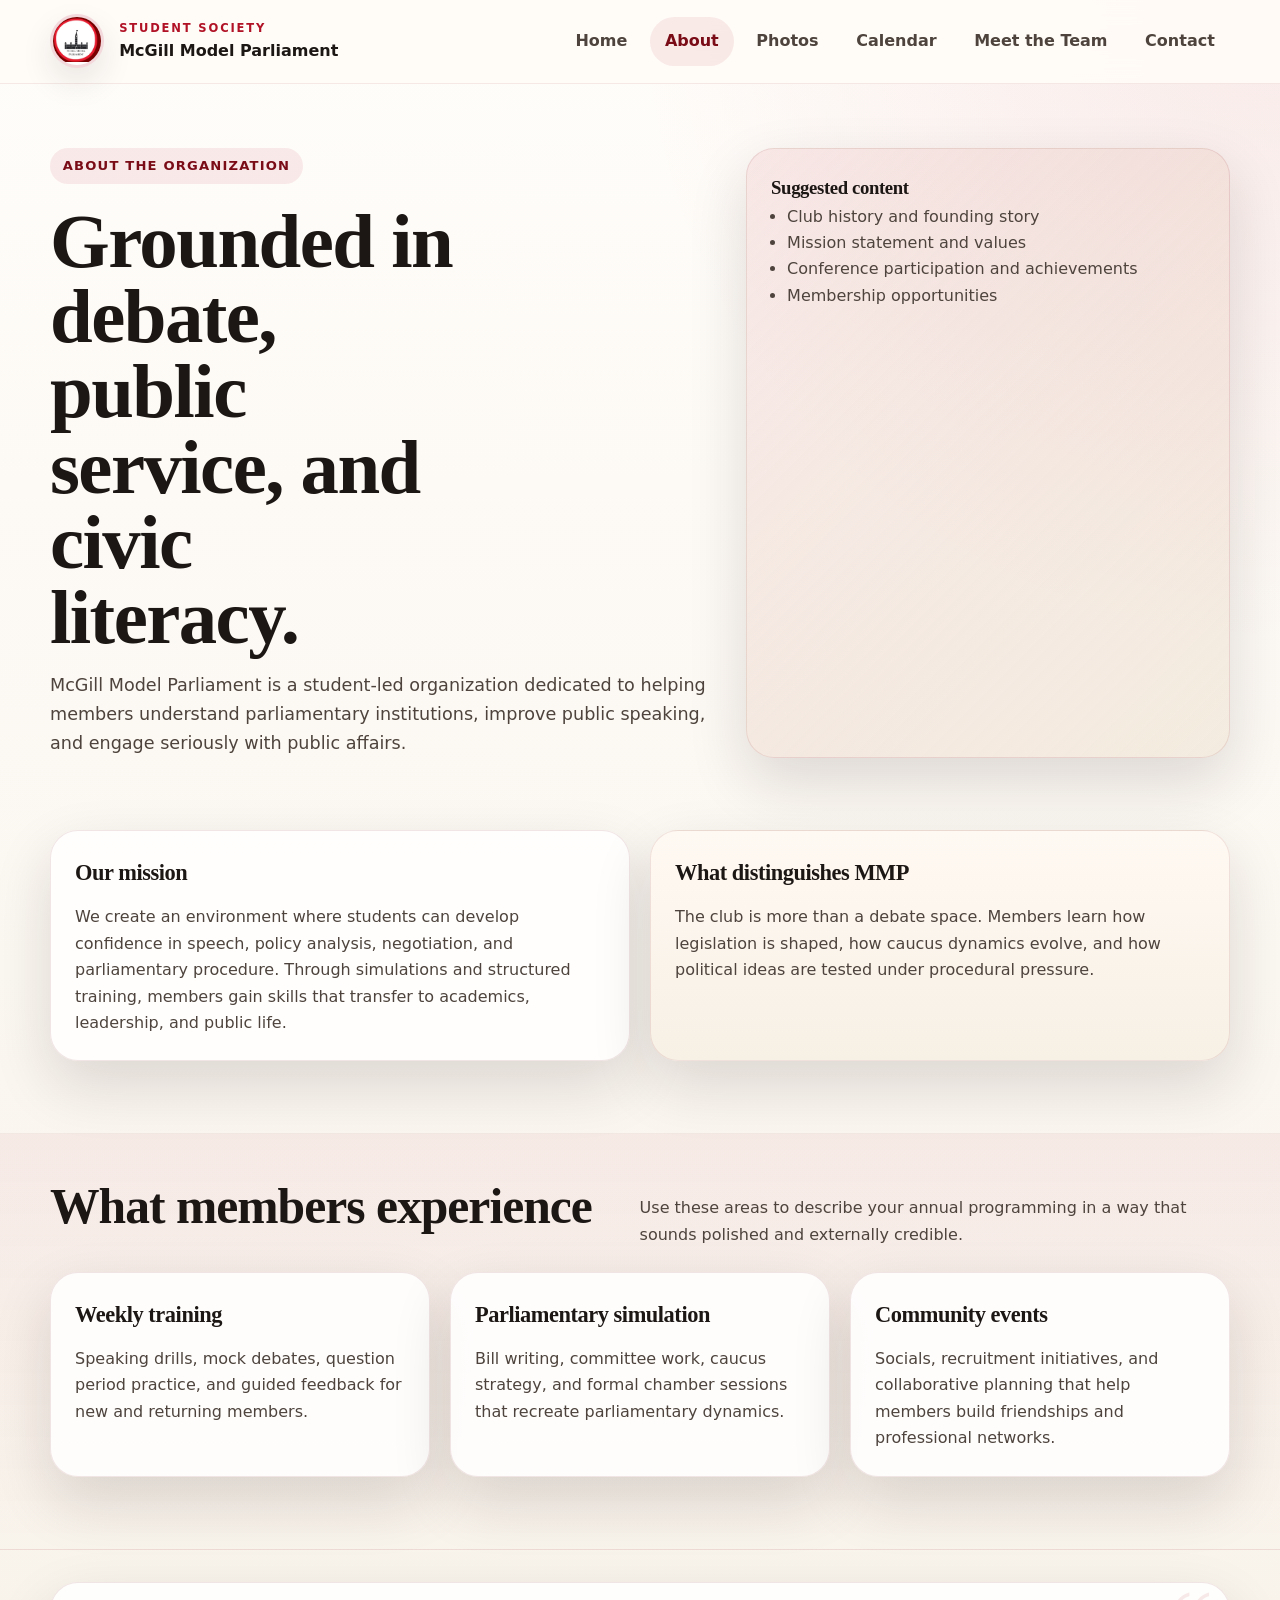
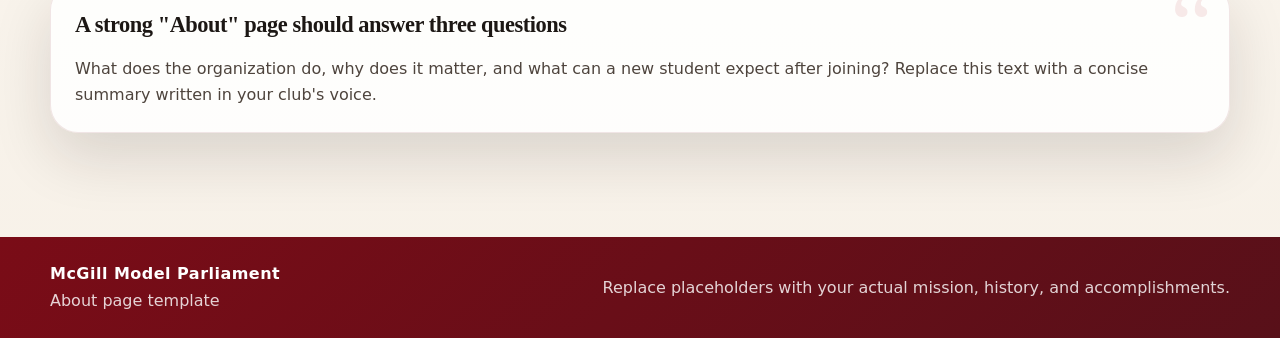
==== about.html @ a0893bd2 "Add files via upload" ====
<!DOCTYPE html>
<html lang="en">
<head>
  <meta charset="UTF-8">
  <meta name="viewport" content="width=device-width, initial-scale=1.0">
  <meta name="description" content="About McGill Model Parliament.">
  <title>About | McGill Model Parliament</title>
  <link rel="stylesheet" href="styles.css">
</head>
<body>
  <div class="page-shell">
    <header class="topbar">
      <div class="container navbar">
        <a class="brand" href="index.html">
          <span class="brand-mark"><img src="logo.png" alt="McGill Model Parliament logo"></span>
          <span class="brand-text">
            <span class="brand-kicker">Student Society</span>
            <span class="brand-title">McGill Model Parliament</span>
          </span>
        </a>
        <button class="nav-toggle" type="button" aria-expanded="false" aria-label="Toggle navigation">Menu</button>
        <nav class="nav-links">
          <a href="index.html">Home</a>
          <a class="active" href="about.html">About</a>
          <a href="photos.html">Photos</a>
          <a href="calendar.html">Calendar</a>
          <a href="team.html">Meet the Team</a>
          <a href="contact.html">Contact</a>
        </nav>
      </div>
    </header>

    <main>
      <section class="page-hero">
        <div class="container page-hero-shell">
          <div>
            <div class="eyebrow">About the organization</div>
            <h1>Grounded in debate, public service, and civic literacy.</h1>
            <p class="hero-copy">
              McGill Model Parliament is a student-led organization dedicated to helping members understand parliamentary institutions,
              improve public speaking, and engage seriously with public affairs.
            </p>
          </div>
          <aside class="page-hero-panel">
            <h3>Suggested content</h3>
            <ul>
              <li>Club history and founding story</li>
              <li>Mission statement and values</li>
              <li>Conference participation and achievements</li>
              <li>Membership opportunities</li>
            </ul>
          </aside>
        </div>
      </section>

      <section class="section">
        <div class="container grid-2">
          <article class="card">
            <h3>Our mission</h3>
            <p>
              We create an environment where students can develop confidence in speech, policy analysis,
              negotiation, and parliamentary procedure. Through simulations and structured training, members gain skills
              that transfer to academics, leadership, and public life.
            </p>
          </article>
          <article class="highlight-card">
            <h3>What distinguishes MMP</h3>
            <p>
              The club is more than a debate space. Members learn how legislation is shaped, how caucus dynamics evolve,
              and how political ideas are tested under procedural pressure.
            </p>
          </article>
        </div>
      </section>

      <section class="section split-band">
        <div class="container">
          <div class="section-header">
            <div><h2>What members experience</h2></div>
            <p>Use these areas to describe your annual programming in a way that sounds polished and externally credible.</p>
          </div>
          <div class="grid-3">
            <article class="card">
              <h3>Weekly training</h3>
              <p>Speaking drills, mock debates, question period practice, and guided feedback for new and returning members.</p>
            </article>
            <article class="card">
              <h3>Parliamentary simulation</h3>
              <p>Bill writing, committee work, caucus strategy, and formal chamber sessions that recreate parliamentary dynamics.</p>
            </article>
            <article class="card">
              <h3>Community events</h3>
              <p>Socials, recruitment initiatives, and collaborative planning that help members build friendships and professional networks.</p>
            </article>
          </div>
        </div>
      </section>

      <section class="section">
        <div class="container">
          <article class="quote-card">
            <h3>A strong "About" page should answer three questions</h3>
            <p>
              What does the organization do, why does it matter, and what can a new student expect after joining?
              Replace this text with a concise summary written in your club's voice.
            </p>
          </article>
        </div>
      </section>
    </main>

    <footer class="footer">
      <div class="container footer-inner">
        <div>
          <div class="footer-title">McGill Model Parliament</div>
          <div class="footer-note">About page template</div>
        </div>
        <div class="footer-note">Replace placeholders with your actual mission, history, and accomplishments.</div>
      </div>
    </footer>
  </div>
  <script src="script.js"></script>
</body>
</html>
---- styles.css ----
:root {
  --red-900: #7a0c17;
  --red-800: #8f1020;
  --red-700: #b11226;
  --red-600: #c81d32;
  --beige-100: #f7f1e8;
  --beige-200: #eee2d0;
  --beige-300: #e3d1b7;
  --stone-900: #1c1714;
  --stone-700: #4e443d;
  --stone-500: #7f7369;
  --white: #ffffff;
  --border: rgba(122, 12, 23, 0.12);
  --shadow-lg: 0 24px 60px rgba(35, 18, 21, 0.14);
  --shadow-md: 0 14px 32px rgba(35, 18, 21, 0.1);
  --radius-xl: 28px;
  --radius-lg: 20px;
  --radius-md: 14px;
  --max-width: 1180px;
}

* {
  box-sizing: border-box;
}

html {
  scroll-behavior: smooth;
}

body {
  margin: 0;
  color: var(--stone-900);
  background:
    radial-gradient(circle at top right, rgba(177, 18, 38, 0.08), transparent 28%),
    linear-gradient(180deg, #fffdfa 0%, var(--beige-100) 100%);
  font-family: Inter, system-ui, -apple-system, BlinkMacSystemFont, "Segoe UI", sans-serif;
  line-height: 1.65;
}

h1,
h2,
h3,
h4 {
  margin: 0;
  font-family: Georgia, "Times New Roman", serif;
  letter-spacing: -0.02em;
}

p {
  margin: 0;
}

a {
  color: inherit;
  text-decoration: none;
}

img {
  display: block;
  max-width: 100%;
}

.page-shell {
  min-height: 100vh;
}

.container {
  width: min(var(--max-width), calc(100% - 2rem));
  margin: 0 auto;
}

.topbar {
  position: sticky;
  top: 0;
  z-index: 1000;
  backdrop-filter: blur(14px);
  background: rgba(255, 252, 248, 0.88);
  border-bottom: 1px solid rgba(122, 12, 23, 0.08);
}

.navbar {
  display: flex;
  align-items: center;
  justify-content: space-between;
  gap: 1.25rem;
  padding: 0.9rem 0;
}

.brand {
  display: flex;
  align-items: center;
  gap: 0.95rem;
  min-width: 0;
}

.brand-mark {
  width: 54px;
  height: 54px;
  border-radius: 50%;
  overflow: hidden;
  border: 3px solid rgba(177, 18, 38, 0.16);
  box-shadow: var(--shadow-md);
  background: var(--white);
  flex-shrink: 0;
}

.brand-text {
  min-width: 0;
}

.brand-kicker {
  display: block;
  font-size: 0.72rem;
  letter-spacing: 0.16em;
  text-transform: uppercase;
  color: var(--red-700);
  font-weight: 700;
}

.brand-title {
  display: block;
  font-size: 1rem;
  font-weight: 700;
  color: var(--stone-900);
  white-space: nowrap;
}

.nav-toggle {
  display: none;
  border: 1px solid var(--border);
  background: var(--white);
  border-radius: 12px;
  padding: 0.65rem 0.8rem;
  font: inherit;
  color: var(--stone-900);
}

.nav-links {
  display: flex;
  flex-wrap: wrap;
  gap: 0.45rem;
  align-items: center;
}

.nav-links a {
  padding: 0.72rem 0.95rem;
  border-radius: 999px;
  color: var(--stone-700);
  font-weight: 600;
  transition: 0.22s ease;
}

.nav-links a:hover,
.nav-links a.active {
  background: rgba(177, 18, 38, 0.08);
  color: var(--red-900);
}

.hero {
  position: relative;
  overflow: hidden;
  padding: 5.5rem 0 4.5rem;
}

.hero::before {
  content: "🍁";
  position: absolute;
  right: min(5vw, 5rem);
  top: 2rem;
  font-size: clamp(5rem, 10vw, 9rem);
  opacity: 0.08;
  transform: rotate(8deg);
}

.hero-grid {
  display: grid;
  grid-template-columns: minmax(0, 1.15fr) minmax(330px, 0.85fr);
  gap: 2rem;
  align-items: center;
}

.eyebrow {
  display: inline-flex;
  align-items: center;
  gap: 0.5rem;
  padding: 0.45rem 0.8rem;
  border-radius: 999px;
  background: rgba(177, 18, 38, 0.08);
  color: var(--red-900);
  font-size: 0.82rem;
  font-weight: 700;
  letter-spacing: 0.09em;
  text-transform: uppercase;
  margin-bottom: 1.25rem;
}

.hero h1,
.page-hero h1 {
  font-size: clamp(2.8rem, 6vw, 5.15rem);
  line-height: 0.98;
  max-width: 10.5ch;
  margin-bottom: 1rem;
}

.hero-copy {
  font-size: 1.1rem;
  color: var(--stone-700);
  max-width: 62ch;
}

.hero-actions {
  display: flex;
  flex-wrap: wrap;
  gap: 0.9rem;
  margin-top: 1.75rem;
}

.btn {
  display: inline-flex;
  align-items: center;
  justify-content: center;
  gap: 0.55rem;
  min-height: 48px;
  padding: 0.8rem 1.2rem;
  border-radius: 999px;
  border: 1px solid transparent;
  font-weight: 700;
  transition: transform 0.2s ease, background 0.2s ease, color 0.2s ease, border-color 0.2s ease;
}

.btn:hover {
  transform: translateY(-1px);
}

.btn-primary {
  background: linear-gradient(135deg, var(--red-700), var(--red-900));
  color: var(--white);
  box-shadow: var(--shadow-md);
}

.btn-secondary {
  background: var(--white);
  border-color: var(--border);
  color: var(--stone-900);
}

.hero-panel,
.page-hero-panel,
.card,
.highlight-card,
.gallery-card,
.timeline-card,
.contact-card,
.profile-card,
.quote-card,
.stat-card {
  background: rgba(255, 255, 255, 0.86);
  border: 1px solid rgba(122, 12, 23, 0.1);
  box-shadow: var(--shadow-lg);
  border-radius: var(--radius-xl);
}

.hero-panel {
  padding: 1.1rem;
}

.hero-panel-inner {
  background: linear-gradient(180deg, #fff, #fbf6ef);
  border-radius: 22px;
  padding: 1.3rem;
}

.logo-showcase {
  background: linear-gradient(180deg, #fff, #fff7ef);
  border: 1px solid rgba(122, 12, 23, 0.08);
  border-radius: 24px;
  padding: 1.5rem;
}

.panel-meta {
  display: grid;
  grid-template-columns: repeat(2, minmax(0, 1fr));
  gap: 0.9rem;
  margin-top: 1rem;
}

.meta-box {
  border-radius: 18px;
  background: var(--beige-100);
  padding: 1rem;
}

.meta-label {
  display: block;
  font-size: 0.8rem;
  letter-spacing: 0.08em;
  text-transform: uppercase;
  color: var(--red-700);
  font-weight: 700;
  margin-bottom: 0.35rem;
}

.meta-value {
  font-size: 1rem;
  font-weight: 700;
}

.section {
  padding: 2rem 0 4.5rem;
}

.section-header {
  display: flex;
  justify-content: space-between;
  align-items: end;
  gap: 1rem;
  margin-bottom: 1.5rem;
}

.section-header h2 {
  font-size: clamp(2rem, 4vw, 3.1rem);
  color: var(--stone-900);
}

.section-header p {
  max-width: 58ch;
  color: var(--stone-700);
}

.grid-2,
.grid-3,
.grid-4,
.stats-grid,
.contact-grid,
.team-grid,
.gallery-grid,
.timeline-grid {
  display: grid;
  gap: 1.25rem;
}

.grid-2,
.contact-grid {
  grid-template-columns: repeat(2, minmax(0, 1fr));
}

.grid-3,
.timeline-grid,
.gallery-grid {
  grid-template-columns: repeat(3, minmax(0, 1fr));
}

.grid-4,
.team-grid,
.stats-grid {
  grid-template-columns: repeat(4, minmax(0, 1fr));
}

.card,
.highlight-card,
.timeline-card,
.contact-card,
.profile-card,
.quote-card,
.stat-card,
.gallery-card {
  padding: 1.5rem;
}

.card h3,
.highlight-card h3,
.profile-card h3,
.contact-card h3,
.timeline-card h3,
.gallery-card h3,
.quote-card h3 {
  font-size: 1.4rem;
  margin-bottom: 0.75rem;
}

.card p,
.highlight-card p,
.profile-card p,
.contact-card p,
.timeline-card p,
.quote-card p,
.gallery-card p {
  color: var(--stone-700);
}

.highlight-card {
  background: linear-gradient(180deg, #fff9f3, #f7f0e5);
}

.stat-card {
  display: flex;
  flex-direction: column;
  gap: 0.45rem;
}

.stat-value {
  font-family: Georgia, "Times New Roman", serif;
  font-size: 2.2rem;
  color: var(--red-900);
}

.stat-label {
  font-size: 0.9rem;
  text-transform: uppercase;
  letter-spacing: 0.09em;
  color: var(--stone-500);
  font-weight: 700;
}

.page-hero {
  padding: 4rem 0 2.5rem;
}

.page-hero-shell {
  display: grid;
  grid-template-columns: minmax(0, 1fr) minmax(280px, 0.72fr);
  gap: 1.5rem;
  align-items: stretch;
}

.page-hero-panel {
  padding: 1.5rem;
  background: linear-gradient(135deg, rgba(177, 18, 38, 0.08), rgba(227, 209, 183, 0.32));
}

.page-hero-panel ul {
  margin: 0;
  padding-left: 1rem;
  color: var(--stone-700);
}

.split-band {
  background: linear-gradient(180deg, rgba(177, 18, 38, 0.05), transparent);
  border-top: 1px solid rgba(122, 12, 23, 0.06);
  border-bottom: 1px solid rgba(122, 12, 23, 0.06);
}

.quote-card {
  position: relative;
  overflow: hidden;
}

.quote-card::before {
  content: "\201C";
  position: absolute;
  top: -0.4rem;
  right: 1rem;
  font-family: Georgia, serif;
  font-size: 6rem;
  line-height: 1;
  color: rgba(177, 18, 38, 0.09);
}

.gallery-card {
  padding: 0;
  overflow: hidden;
}

.gallery-image {
  aspect-ratio: 4 / 3;
  display: grid;
  place-items: center;
  padding: 1.2rem;
  background:
    linear-gradient(135deg, rgba(177, 18, 38, 0.1), rgba(247, 241, 232, 0.95)),
    repeating-linear-gradient(45deg, rgba(177, 18, 38, 0.04) 0, rgba(177, 18, 38, 0.04) 12px, transparent 12px, transparent 24px);
  color: var(--red-900);
  font-weight: 700;
  text-align: center;
}

.gallery-body {
  padding: 1.2rem 1.2rem 1.4rem;
}

.timeline-card {
  border-top: 5px solid var(--red-700);
}

.timeline-date {
  display: inline-block;
  font-size: 0.84rem;
  text-transform: uppercase;
  letter-spacing: 0.08em;
  color: var(--red-700);
  font-weight: 700;
  margin-bottom: 0.65rem;
}

.table-wrap {
  overflow-x: auto;
  background: var(--white);
  border-radius: var(--radius-xl);
  border: 1px solid var(--border);
  box-shadow: var(--shadow-lg);
}

.calendar-table {
  width: 100%;
  border-collapse: collapse;
  min-width: 720px;
}

.calendar-table th,
.calendar-table td {
  padding: 1rem 1.1rem;
  text-align: left;
  border-bottom: 1px solid rgba(122, 12, 23, 0.08);
  vertical-align: top;
}

.calendar-table th {
  background: linear-gradient(135deg, var(--red-700), var(--red-900));
  color: var(--white);
  font-size: 0.86rem;
  letter-spacing: 0.06em;
  text-transform: uppercase;
}

.calendar-table tr:last-child td {
  border-bottom: none;
}

.badge {
  display: inline-flex;
  align-items: center;
  padding: 0.3rem 0.6rem;
  border-radius: 999px;
  background: rgba(177, 18, 38, 0.08);
  color: var(--red-900);
  font-size: 0.78rem;
  font-weight: 700;
}

.profile-card {
  text-align: center;
}

.avatar {
  width: 88px;
  height: 88px;
  margin: 0 auto 1rem;
  border-radius: 50%;
  display: grid;
  place-items: center;
  color: var(--white);
  font-weight: 800;
  font-size: 1.6rem;
  background: linear-gradient(135deg, var(--red-600), var(--red-900));
  box-shadow: var(--shadow-md);
}

.role {
  color: var(--red-700);
  font-weight: 700;
  margin-bottom: 0.65rem;
}

.contact-list {
  display: grid;
  gap: 0.9rem;
  margin-top: 1rem;
}

.contact-item {
  padding: 0.95rem 1rem;
  border-radius: 16px;
  background: var(--beige-100);
  border: 1px solid rgba(122, 12, 23, 0.08);
}

.label {
  display: block;
  font-size: 0.84rem;
  letter-spacing: 0.06em;
  text-transform: uppercase;
  color: var(--stone-500);
  margin-bottom: 0.35rem;
  font-weight: 700;
}

.form-grid {
  display: grid;
  gap: 1rem;
}

input,
textarea {
  width: 100%;
  border-radius: 16px;
  border: 1px solid rgba(122, 12, 23, 0.14);
  padding: 0.95rem 1rem;
  background: #fffdfa;
  color: var(--stone-900);
  font: inherit;
}

textarea {
  min-height: 160px;
  resize: vertical;
}

.footer {
  margin-top: 2rem;
  background: linear-gradient(135deg, var(--red-900), #581019);
  color: var(--white);
}

.footer-inner {
  display: flex;
  justify-content: space-between;
  gap: 1rem;
  align-items: center;
  flex-wrap: wrap;
  padding: 1.5rem 0;
}

.footer-title {
  font-weight: 700;
  letter-spacing: 0.03em;
}

.footer-note,
.muted {
  color: rgba(255, 255, 255, 0.82);
}

.note {
  color: var(--stone-500);
  font-size: 0.95rem;
}

@media (max-width: 1000px) {
  .hero-grid,
  .page-hero-shell,
  .grid-4,
  .team-grid,
  .stats-grid,
  .grid-3,
  .timeline-grid,
  .gallery-grid,
  .grid-2,
  .contact-grid {
    grid-template-columns: 1fr 1fr;
  }

  .hero-grid,
  .page-hero-shell {
    grid-template-columns: 1fr;
  }
}

@media (max-width: 760px) {
  .navbar {
    align-items: flex-start;
    flex-wrap: wrap;
  }

  .nav-toggle {
    display: inline-flex;
  }

  .nav-links {
    display: none;
    width: 100%;
    flex-direction: column;
    align-items: stretch;
    padding-top: 0.5rem;
  }

  .nav-links.open {
    display: flex;
  }

  .nav-links a {
    border-radius: 14px;
    padding: 0.85rem 0.95rem;
  }

  .grid-4,
  .team-grid,
  .stats-grid,
  .grid-3,
  .timeline-grid,
  .gallery-grid,
  .grid-2,
  .contact-grid,
  .panel-meta {
    grid-template-columns: 1fr;
  }

  .section-header {
    align-items: start;
    flex-direction: column;
  }

  .hero,
  .page-hero {
    padding-top: 3rem;
  }

  .hero h1,
  .page-hero h1 {
    max-width: none;
  }

  .brand-title {
    white-space: normal;
  }
}
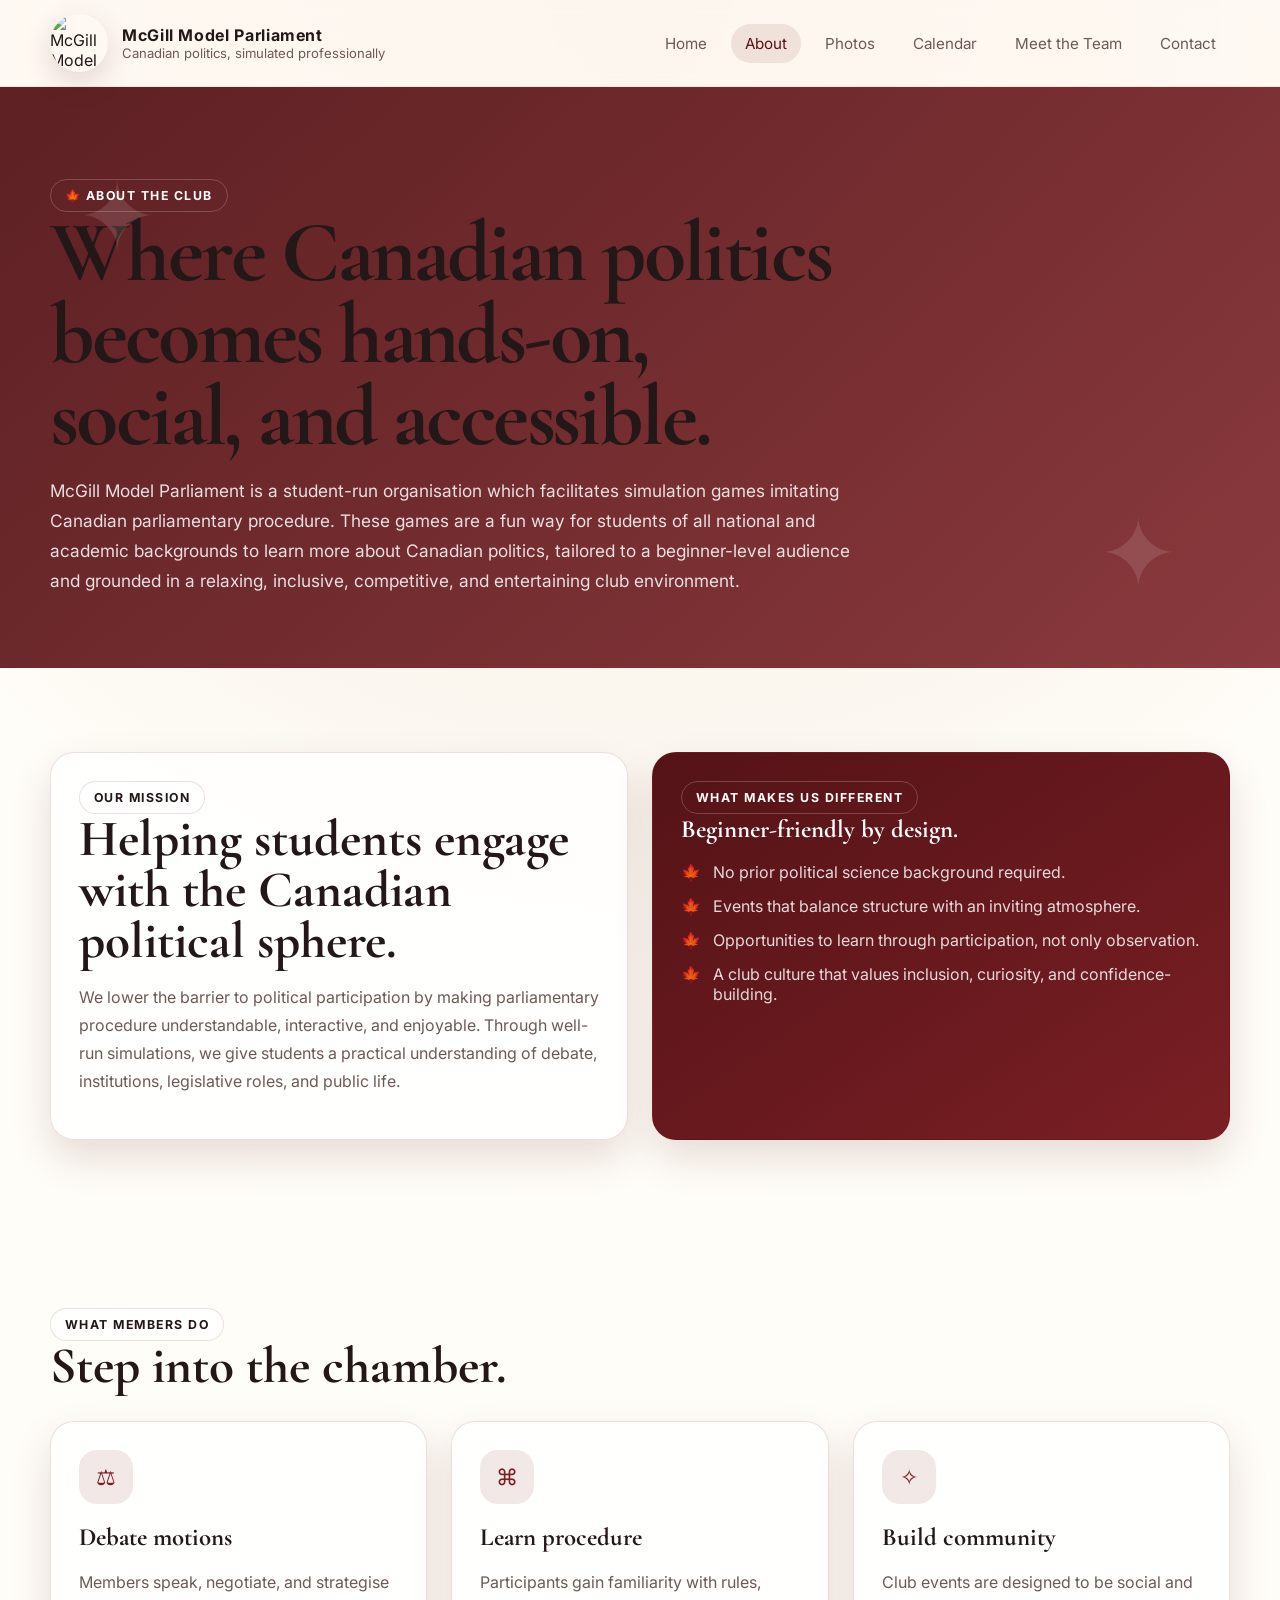
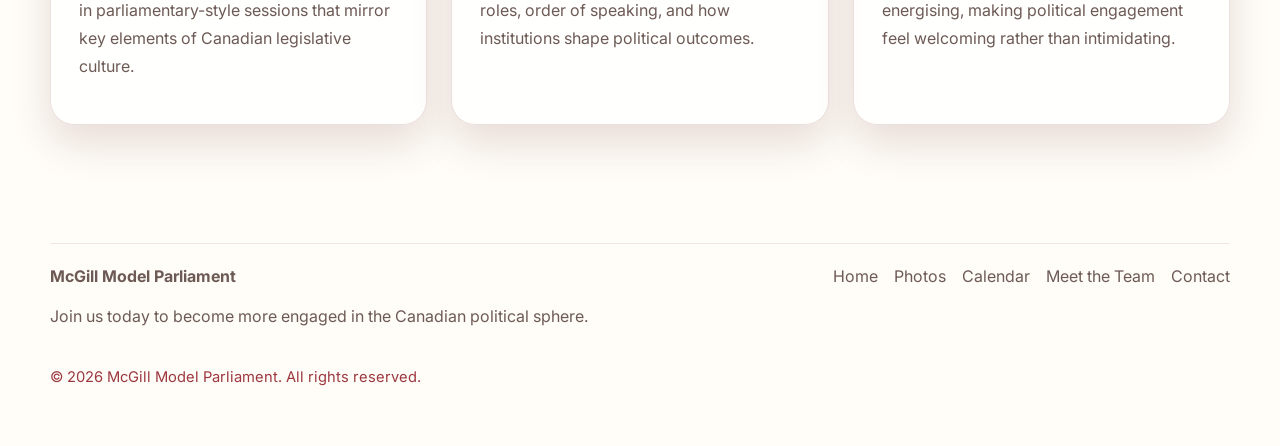
==== commit aa19ded9: "Add files via upload" ====
--- a/about.html
+++ b/about.html
@@ -1,124 +1,108 @@
 <!DOCTYPE html>
 <html lang="en">
 <head>
-  <meta charset="UTF-8">
-  <meta name="viewport" content="width=device-width, initial-scale=1.0">
-  <meta name="description" content="About McGill Model Parliament.">
-  <title>About | McGill Model Parliament</title>
-  <link rel="stylesheet" href="styles.css">
+  <meta charset="UTF-8" />
+  <meta name="viewport" content="width=device-width, initial-scale=1.0" />
+  <title>McGill Model Parliament | About</title>
+  <link rel="preconnect" href="https://fonts.googleapis.com">
+  <link rel="preconnect" href="https://fonts.gstatic.com" crossorigin>
+  <link href="https://fonts.googleapis.com/css2?family=Cormorant+Garamond:wght@500;600;700&family=Inter:wght@400;500;600;700;800&display=swap" rel="stylesheet">
+  <link rel="stylesheet" href="styles.css" />
 </head>
 <body>
-  <div class="page-shell">
-    <header class="topbar">
-      <div class="container navbar">
-        <a class="brand" href="index.html">
-          <span class="brand-mark"><img src="logo.png" alt="McGill Model Parliament logo"></span>
-          <span class="brand-text">
-            <span class="brand-kicker">Student Society</span>
-            <span class="brand-title">McGill Model Parliament</span>
-          </span>
-        </a>
-        <button class="nav-toggle" type="button" aria-expanded="false" aria-label="Toggle navigation">Menu</button>
-        <nav class="nav-links">
-          <a href="index.html">Home</a>
-          <a class="active" href="about.html">About</a>
-          <a href="photos.html">Photos</a>
-          <a href="calendar.html">Calendar</a>
-          <a href="team.html">Meet the Team</a>
-          <a href="contact.html">Contact</a>
-        </nav>
+  <header class="site-header">
+    <div class="container navbar">
+      <a class="brand" href="index.html">
+        <img src="assets/logo.png" alt="McGill Model Parliament logo" />
+        <div class="brand-text">
+          <strong>McGill Model Parliament</strong>
+          <span>Canadian politics, simulated professionally</span>
+        </div>
+      </a>
+      <nav class="nav-links">
+        <a href="index.html">Home</a>
+        <a class="active" href="about.html">About</a>
+        <a href="photos.html">Photos</a>
+        <a href="calendar.html">Calendar</a>
+        <a href="team.html">Meet the Team</a>
+        <a href="contact.html">Contact</a>
+      </nav>
+    </div>
+  </header>
+
+  <main>
+    <section class="hero" style="padding-bottom: 54px;">
+      <div class="container">
+        <div class="eyebrow">🍁 About the Club</div>
+        <h1 style="max-width: 800px;">Where Canadian politics becomes hands-on, social, and accessible.</h1>
+        <p style="max-width: 820px;">
+          McGill Model Parliament is a student-run organisation which facilitates simulation games imitating Canadian parliamentary procedure. These games are a fun way for students of all national and academic backgrounds to learn more about Canadian politics, tailored to a beginner-level audience and grounded in a relaxing, inclusive, competitive, and entertaining club environment.
+        </p>
       </div>
-    </header>
+    </section>
 
-    <main>
-      <section class="page-hero">
-        <div class="container page-hero-shell">
-          <div>
-            <div class="eyebrow">About the organization</div>
-            <h1>Grounded in debate, public service, and civic literacy.</h1>
-            <p class="hero-copy">
-              McGill Model Parliament is a student-led organization dedicated to helping members understand parliamentary institutions,
-              improve public speaking, and engage seriously with public affairs.
-            </p>
-          </div>
-          <aside class="page-hero-panel">
-            <h3>Suggested content</h3>
-            <ul>
-              <li>Club history and founding story</li>
-              <li>Mission statement and values</li>
-              <li>Conference participation and achievements</li>
-              <li>Membership opportunities</li>
-            </ul>
-          </aside>
+    <section class="section">
+      <div class="container grid-2">
+        <article class="card">
+          <div class="eyebrow light">Our Mission</div>
+          <h2>Helping students engage with the Canadian political sphere.</h2>
+          <p>
+            We lower the barrier to political participation by making parliamentary procedure understandable, interactive, and enjoyable. Through well-run simulations, we give students a practical understanding of debate, institutions, legislative roles, and public life.
+          </p>
+        </article>
+        <article class="card dark">
+          <div class="eyebrow">What makes us different</div>
+          <h3 style="color: white;">Beginner-friendly by design.</h3>
+          <ul class="check-list">
+            <li>No prior political science background required.</li>
+            <li>Events that balance structure with an inviting atmosphere.</li>
+            <li>Opportunities to learn through participation, not only observation.</li>
+            <li>A club culture that values inclusion, curiosity, and confidence-building.</li>
+          </ul>
+        </article>
+      </div>
+    </section>
+
+    <section class="section">
+      <div class="container">
+        <div class="section-title">
+          <div class="eyebrow light">What members do</div>
+          <h2>Step into the chamber.</h2>
         </div>
-      </section>
-
-      <section class="section">
-        <div class="container grid-2">
+        <div class="grid-3">
           <article class="card">
-            <h3>Our mission</h3>
-            <p>
-              We create an environment where students can develop confidence in speech, policy analysis,
-              negotiation, and parliamentary procedure. Through simulations and structured training, members gain skills
-              that transfer to academics, leadership, and public life.
-            </p>
+            <div class="icon-badge">⚖</div>
+            <h3>Debate motions</h3>
+            <p>Members speak, negotiate, and strategise in parliamentary-style sessions that mirror key elements of Canadian legislative culture.</p>
           </article>
-          <article class="highlight-card">
-            <h3>What distinguishes MMP</h3>
-            <p>
-              The club is more than a debate space. Members learn how legislation is shaped, how caucus dynamics evolve,
-              and how political ideas are tested under procedural pressure.
-            </p>
+          <article class="card">
+            <div class="icon-badge">⌘</div>
+            <h3>Learn procedure</h3>
+            <p>Participants gain familiarity with rules, roles, order of speaking, and how institutions shape political outcomes.</p>
+          </article>
+          <article class="card">
+            <div class="icon-badge">✧</div>
+            <h3>Build community</h3>
+            <p>Club events are designed to be social and energising, making political engagement feel welcoming rather than intimidating.</p>
           </article>
         </div>
-      </section>
+      </div>
+    </section>
+  </main>
 
-      <section class="section split-band">
-        <div class="container">
-          <div class="section-header">
-            <div><h2>What members experience</h2></div>
-            <p>Use these areas to describe your annual programming in a way that sounds polished and externally credible.</p>
-          </div>
-          <div class="grid-3">
-            <article class="card">
-              <h3>Weekly training</h3>
-              <p>Speaking drills, mock debates, question period practice, and guided feedback for new and returning members.</p>
-            </article>
-            <article class="card">
-              <h3>Parliamentary simulation</h3>
-              <p>Bill writing, committee work, caucus strategy, and formal chamber sessions that recreate parliamentary dynamics.</p>
-            </article>
-            <article class="card">
-              <h3>Community events</h3>
-              <p>Socials, recruitment initiatives, and collaborative planning that help members build friendships and professional networks.</p>
-            </article>
-          </div>
-        </div>
-      </section>
-
-      <section class="section">
-        <div class="container">
-          <article class="quote-card">
-            <h3>A strong "About" page should answer three questions</h3>
-            <p>
-              What does the organization do, why does it matter, and what can a new student expect after joining?
-              Replace this text with a concise summary written in your club's voice.
-            </p>
-          </article>
-        </div>
-      </section>
-    </main>
-
-    <footer class="footer">
-      <div class="container footer-inner">
-        <div>
-          <div class="footer-title">McGill Model Parliament</div>
-          <div class="footer-note">About page template</div>
-        </div>
-        <div class="footer-note">Replace placeholders with your actual mission, history, and accomplishments.</div>
+  <footer class="footer">
+    <div class="container footer-top">
+      <div><strong>McGill Model Parliament</strong><p>Join us today to become more engaged in the Canadian political sphere.</p></div>
+      <div class="footer-links">
+        <a href="index.html">Home</a>
+        <a href="photos.html">Photos</a>
+        <a href="calendar.html">Calendar</a>
+        <a href="team.html">Meet the Team</a>
+        <a href="contact.html">Contact</a>
       </div>
-    </footer>
-  </div>
+    </div>
+    <div class="container notice">© <span data-year></span> McGill Model Parliament. All rights reserved.</div>
+  </footer>
   <script src="script.js"></script>
 </body>
 </html>
--- a/styles.css
+++ b/styles.css
@@ -1,715 +1,481 @@
 :root {
-  --red-900: #7a0c17;
-  --red-800: #8f1020;
-  --red-700: #b11226;
-  --red-600: #c81d32;
-  --beige-100: #f7f1e8;
-  --beige-200: #eee2d0;
-  --beige-300: #e3d1b7;
-  --stone-900: #1c1714;
-  --stone-700: #4e443d;
-  --stone-500: #7f7369;
-  --white: #ffffff;
-  --border: rgba(122, 12, 23, 0.12);
-  --shadow-lg: 0 24px 60px rgba(35, 18, 21, 0.14);
-  --shadow-md: 0 14px 32px rgba(35, 18, 21, 0.1);
-  --radius-xl: 28px;
-  --radius-lg: 20px;
-  --radius-md: 14px;
-  --max-width: 1180px;
-}
-
-* {
-  box-sizing: border-box;
-}
-
-html {
-  scroll-behavior: smooth;
-}
-
+  --burgundy: #7a1f24;
+  --burgundy-dark: #541317;
+  --burgundy-soft: #9d3840;
+  --beige: #efe3d3;
+  --beige-deep: #dcc7af;
+  --paper: #fffdf8;
+  --ink: #241717;
+  --muted: #6d5a55;
+  --line: rgba(122, 31, 36, 0.14);
+  --shadow: 0 18px 40px rgba(84, 19, 23, 0.14);
+  --radius: 24px;
+  --radius-sm: 16px;
+  --container: 1180px;
+}
+
+* { box-sizing: border-box; }
+html { scroll-behavior: smooth; }
 body {
   margin: 0;
-  color: var(--stone-900);
+  font-family: 'Inter', sans-serif;
+  color: var(--ink);
   background:
-    radial-gradient(circle at top right, rgba(177, 18, 38, 0.08), transparent 28%),
-    linear-gradient(180deg, #fffdfa 0%, var(--beige-100) 100%);
-  font-family: Inter, system-ui, -apple-system, BlinkMacSystemFont, "Segoe UI", sans-serif;
-  line-height: 1.65;
-}
-
-h1,
-h2,
-h3,
-h4 {
-  margin: 0;
-  font-family: Georgia, "Times New Roman", serif;
-  letter-spacing: -0.02em;
-}
-
-p {
-  margin: 0;
-}
-
-a {
-  color: inherit;
-  text-decoration: none;
-}
-
-img {
-  display: block;
-  max-width: 100%;
-}
-
-.page-shell {
-  min-height: 100vh;
-}
-
-.container {
-  width: min(var(--max-width), calc(100% - 2rem));
-  margin: 0 auto;
-}
-
-.topbar {
+    radial-gradient(circle at top, rgba(239, 227, 211, 0.9), rgba(255, 253, 248, 0.96) 45%),
+    linear-gradient(180deg, #fffaf4 0%, #f7efe5 100%);
+}
+img { max-width: 100%; display: block; }
+a { color: inherit; text-decoration: none; }
+p { line-height: 1.75; color: var(--muted); }
+h1, h2, h3, h4 { margin: 0 0 14px; font-family: 'Cormorant Garamond', serif; color: var(--ink); }
+h1 { font-size: clamp(3rem, 7vw, 5.4rem); line-height: 0.95; letter-spacing: -0.03em; }
+h2 { font-size: clamp(2.1rem, 4vw, 3.2rem); line-height: 1; }
+h3 { font-size: 1.55rem; }
+.container { width: min(calc(100% - 32px), var(--container)); margin: 0 auto; }
+.section { padding: 84px 0; }
+.section-title { max-width: 760px; margin-bottom: 28px; }
+.eyebrow {
+  display: inline-flex;
+  align-items: center;
+  gap: 10px;
+  padding: 8px 14px;
+  border: 1px solid rgba(255,255,255,0.2);
+  border-radius: 999px;
+  text-transform: uppercase;
+  letter-spacing: 0.12em;
+  font-size: 0.77rem;
+  font-weight: 700;
+}
+.eyebrow.light { border-color: var(--line); background: rgba(255,255,255,0.75); }
+
+.site-header {
   position: sticky;
   top: 0;
-  z-index: 1000;
-  backdrop-filter: blur(14px);
-  background: rgba(255, 252, 248, 0.88);
-  border-bottom: 1px solid rgba(122, 12, 23, 0.08);
-}
-
+  z-index: 50;
+  backdrop-filter: blur(16px);
+  background: rgba(255, 250, 244, 0.84);
+  border-bottom: 1px solid rgba(122, 31, 36, 0.08);
+}
 .navbar {
   display: flex;
   align-items: center;
   justify-content: space-between;
-  gap: 1.25rem;
-  padding: 0.9rem 0;
-}
-
+  gap: 24px;
+  padding: 14px 0;
+}
 .brand {
   display: flex;
   align-items: center;
-  gap: 0.95rem;
-  min-width: 0;
-}
-
-.brand-mark {
-  width: 54px;
-  height: 54px;
+  gap: 14px;
+}
+.brand img {
+  width: 58px;
+  height: 58px;
+  object-fit: cover;
   border-radius: 50%;
-  overflow: hidden;
-  border: 3px solid rgba(177, 18, 38, 0.16);
-  box-shadow: var(--shadow-md);
-  background: var(--white);
-  flex-shrink: 0;
-}
-
-.brand-text {
-  min-width: 0;
-}
-
-.brand-kicker {
-  display: block;
-  font-size: 0.72rem;
-  letter-spacing: 0.16em;
-  text-transform: uppercase;
-  color: var(--red-700);
-  font-weight: 700;
-}
-
-.brand-title {
+  box-shadow: 0 10px 30px rgba(84, 19, 23, 0.16);
+}
+.brand-text strong {
   display: block;
   font-size: 1rem;
-  font-weight: 700;
-  color: var(--stone-900);
-  white-space: nowrap;
-}
-
-.nav-toggle {
-  display: none;
-  border: 1px solid var(--border);
-  background: var(--white);
-  border-radius: 12px;
-  padding: 0.65rem 0.8rem;
-  font: inherit;
-  color: var(--stone-900);
-}
-
+  letter-spacing: 0.04em;
+}
+.brand-text span {
+  display: block;
+  font-size: 0.82rem;
+  color: var(--muted);
+}
 .nav-links {
   display: flex;
   flex-wrap: wrap;
-  gap: 0.45rem;
-  align-items: center;
-}
-
+  gap: 10px;
+  align-items: center;
+  justify-content: flex-end;
+}
 .nav-links a {
-  padding: 0.72rem 0.95rem;
+  padding: 10px 14px;
   border-radius: 999px;
-  color: var(--stone-700);
-  font-weight: 600;
-  transition: 0.22s ease;
-}
-
+  font-size: 0.95rem;
+  color: var(--muted);
+  transition: 0.25s ease;
+}
 .nav-links a:hover,
 .nav-links a.active {
-  background: rgba(177, 18, 38, 0.08);
-  color: var(--red-900);
-}
+  background: rgba(122, 31, 36, 0.1);
+  color: var(--burgundy-dark);
+}
+.btn,
+.btn-secondary {
+  display: inline-flex;
+  align-items: center;
+  justify-content: center;
+  gap: 10px;
+  padding: 14px 22px;
+  border-radius: 999px;
+  font-weight: 700;
+  transition: transform 0.2s ease, box-shadow 0.2s ease, background 0.2s ease;
+}
+.btn {
+  background: linear-gradient(135deg, var(--burgundy) 0%, var(--burgundy-dark) 100%);
+  color: white;
+  box-shadow: 0 16px 30px rgba(84, 19, 23, 0.22);
+}
+.btn-secondary {
+  background: rgba(255,255,255,0.8);
+  color: var(--burgundy-dark);
+  border: 1px solid rgba(122, 31, 36, 0.14);
+}
+.btn:hover,
+.btn-secondary:hover { transform: translateY(-2px); }
 
 .hero {
   position: relative;
   overflow: hidden;
-  padding: 5.5rem 0 4.5rem;
-}
-
-.hero::before {
-  content: "🍁";
+  padding: 92px 0 70px;
+  background:
+    linear-gradient(135deg, rgba(84, 19, 23, 0.94), rgba(122, 31, 36, 0.88)),
+    radial-gradient(circle at top right, rgba(239, 227, 211, 0.24), transparent 30%);
+  color: white;
+}
+.hero::before,
+.hero::after {
+  content: '✦';
   position: absolute;
-  right: min(5vw, 5rem);
-  top: 2rem;
-  font-size: clamp(5rem, 10vw, 9rem);
-  opacity: 0.08;
-  transform: rotate(8deg);
-}
-
+  color: rgba(255,255,255,0.12);
+  font-size: 6rem;
+}
+.hero::before { left: 6%; top: 12%; }
+.hero::after { right: 8%; bottom: 10%; }
 .hero-grid {
   display: grid;
-  grid-template-columns: minmax(0, 1.15fr) minmax(330px, 0.85fr);
-  gap: 2rem;
-  align-items: center;
-}
-
-.eyebrow {
-  display: inline-flex;
-  align-items: center;
-  gap: 0.5rem;
-  padding: 0.45rem 0.8rem;
-  border-radius: 999px;
-  background: rgba(177, 18, 38, 0.08);
-  color: var(--red-900);
-  font-size: 0.82rem;
-  font-weight: 700;
-  letter-spacing: 0.09em;
-  text-transform: uppercase;
-  margin-bottom: 1.25rem;
-}
-
-.hero h1,
-.page-hero h1 {
-  font-size: clamp(2.8rem, 6vw, 5.15rem);
-  line-height: 0.98;
-  max-width: 10.5ch;
-  margin-bottom: 1rem;
-}
-
-.hero-copy {
-  font-size: 1.1rem;
-  color: var(--stone-700);
-  max-width: 62ch;
-}
-
+  grid-template-columns: 1.1fr 0.9fr;
+  gap: 40px;
+  align-items: center;
+}
+.hero p { color: rgba(255,255,255,0.85); max-width: 640px; font-size: 1.08rem; }
+.hero-card {
+  background: rgba(255,255,255,0.08);
+  border: 1px solid rgba(255,255,255,0.14);
+  border-radius: 28px;
+  padding: 28px;
+  box-shadow: 0 30px 60px rgba(0,0,0,0.16);
+}
+.hero-logo {
+  background: rgba(255,255,255,0.96);
+  border-radius: 50%;
+  width: min(360px, 100%);
+  padding: 18px;
+  margin-left: auto;
+  box-shadow: 0 20px 50px rgba(0,0,0,0.24);
+}
 .hero-actions {
   display: flex;
   flex-wrap: wrap;
-  gap: 0.9rem;
-  margin-top: 1.75rem;
-}
-
-.btn {
-  display: inline-flex;
-  align-items: center;
-  justify-content: center;
-  gap: 0.55rem;
-  min-height: 48px;
-  padding: 0.8rem 1.2rem;
-  border-radius: 999px;
-  border: 1px solid transparent;
-  font-weight: 700;
-  transition: transform 0.2s ease, background 0.2s ease, color 0.2s ease, border-color 0.2s ease;
-}
-
-.btn:hover {
-  transform: translateY(-1px);
-}
-
-.btn-primary {
-  background: linear-gradient(135deg, var(--red-700), var(--red-900));
-  color: var(--white);
-  box-shadow: var(--shadow-md);
-}
-
-.btn-secondary {
-  background: var(--white);
-  border-color: var(--border);
-  color: var(--stone-900);
-}
-
-.hero-panel,
-.page-hero-panel,
-.card,
-.highlight-card,
-.gallery-card,
-.timeline-card,
-.contact-card,
-.profile-card,
-.quote-card,
-.stat-card {
-  background: rgba(255, 255, 255, 0.86);
-  border: 1px solid rgba(122, 12, 23, 0.1);
-  box-shadow: var(--shadow-lg);
-  border-radius: var(--radius-xl);
-}
-
-.hero-panel {
-  padding: 1.1rem;
-}
-
-.hero-panel-inner {
-  background: linear-gradient(180deg, #fff, #fbf6ef);
-  border-radius: 22px;
-  padding: 1.3rem;
-}
-
-.logo-showcase {
-  background: linear-gradient(180deg, #fff, #fff7ef);
-  border: 1px solid rgba(122, 12, 23, 0.08);
-  border-radius: 24px;
-  padding: 1.5rem;
-}
-
-.panel-meta {
-  display: grid;
-  grid-template-columns: repeat(2, minmax(0, 1fr));
-  gap: 0.9rem;
-  margin-top: 1rem;
-}
-
-.meta-box {
-  border-radius: 18px;
-  background: var(--beige-100);
-  padding: 1rem;
-}
-
-.meta-label {
-  display: block;
-  font-size: 0.8rem;
-  letter-spacing: 0.08em;
-  text-transform: uppercase;
-  color: var(--red-700);
-  font-weight: 700;
-  margin-bottom: 0.35rem;
-}
-
-.meta-value {
-  font-size: 1rem;
-  font-weight: 700;
-}
-
-.section {
-  padding: 2rem 0 4.5rem;
-}
-
-.section-header {
-  display: flex;
-  justify-content: space-between;
-  align-items: end;
-  gap: 1rem;
-  margin-bottom: 1.5rem;
-}
-
-.section-header h2 {
-  font-size: clamp(2rem, 4vw, 3.1rem);
-  color: var(--stone-900);
-}
-
-.section-header p {
-  max-width: 58ch;
-  color: var(--stone-700);
-}
+  gap: 14px;
+  margin-top: 30px;
+}
+.hero-facts {
+  display: grid;
+  grid-template-columns: repeat(3, 1fr);
+  gap: 14px;
+  margin-top: 28px;
+}
+.stat {
+  padding: 18px;
+  border-radius: 20px;
+  background: rgba(255,255,255,0.08);
+  border: 1px solid rgba(255,255,255,0.12);
+}
+.stat strong {
+  display: block;
+  font-size: 1.7rem;
+  font-family: 'Cormorant Garamond', serif;
+}
+.stat span { color: rgba(255,255,255,0.82); font-size: 0.92rem; }
 
 .grid-2,
 .grid-3,
-.grid-4,
-.stats-grid,
-.contact-grid,
-.team-grid,
-.gallery-grid,
-.timeline-grid {
-  display: grid;
-  gap: 1.25rem;
-}
-
-.grid-2,
-.contact-grid {
-  grid-template-columns: repeat(2, minmax(0, 1fr));
-}
-
-.grid-3,
-.timeline-grid,
-.gallery-grid {
-  grid-template-columns: repeat(3, minmax(0, 1fr));
-}
-
-.grid-4,
-.team-grid,
-.stats-grid {
-  grid-template-columns: repeat(4, minmax(0, 1fr));
-}
-
-.card,
-.highlight-card,
-.timeline-card,
-.contact-card,
-.profile-card,
-.quote-card,
-.stat-card,
-.gallery-card {
-  padding: 1.5rem;
-}
-
-.card h3,
-.highlight-card h3,
-.profile-card h3,
-.contact-card h3,
-.timeline-card h3,
-.gallery-card h3,
-.quote-card h3 {
+.grid-4 {
+  display: grid;
+  gap: 24px;
+}
+.grid-2 { grid-template-columns: repeat(2, minmax(0, 1fr)); }
+.grid-3 { grid-template-columns: repeat(3, minmax(0, 1fr)); }
+.grid-4 { grid-template-columns: repeat(4, minmax(0, 1fr)); }
+.card {
+  background: rgba(255,255,255,0.78);
+  border: 1px solid var(--line);
+  border-radius: var(--radius);
+  padding: 28px;
+  box-shadow: var(--shadow);
+}
+.card.compact { padding: 24px; }
+.card.dark {
+  background: linear-gradient(145deg, var(--burgundy-dark), var(--burgundy));
+  color: white;
+}
+.card.dark p,
+.card.dark li,
+.card.dark small { color: rgba(255,255,255,0.84); }
+.icon-badge {
+  width: 54px;
+  height: 54px;
+  border-radius: 18px;
+  display: grid;
+  place-items: center;
+  background: rgba(122, 31, 36, 0.1);
+  color: var(--burgundy);
   font-size: 1.4rem;
-  margin-bottom: 0.75rem;
-}
-
-.card p,
-.highlight-card p,
-.profile-card p,
-.contact-card p,
-.timeline-card p,
-.quote-card p,
-.gallery-card p {
-  color: var(--stone-700);
-}
-
-.highlight-card {
-  background: linear-gradient(180deg, #fff9f3, #f7f0e5);
-}
-
-.stat-card {
-  display: flex;
-  flex-direction: column;
-  gap: 0.45rem;
-}
-
-.stat-value {
-  font-family: Georgia, "Times New Roman", serif;
-  font-size: 2.2rem;
-  color: var(--red-900);
-}
-
-.stat-label {
-  font-size: 0.9rem;
-  text-transform: uppercase;
-  letter-spacing: 0.09em;
-  color: var(--stone-500);
-  font-weight: 700;
-}
-
-.page-hero {
-  padding: 4rem 0 2.5rem;
-}
-
-.page-hero-shell {
-  display: grid;
-  grid-template-columns: minmax(0, 1fr) minmax(280px, 0.72fr);
-  gap: 1.5rem;
+  margin-bottom: 18px;
+}
+.maple {
+  color: var(--burgundy);
+  font-size: 1.1em;
+  margin-right: 6px;
+}
+.quote {
+  font-size: 1.2rem;
+  color: var(--ink);
+  font-family: 'Cormorant Garamond', serif;
+}
+
+.feature-list,
+.check-list {
+  display: grid;
+  gap: 14px;
+  padding: 0;
+  margin: 18px 0 0;
+  list-style: none;
+}
+.feature-list li,
+.check-list li {
+  display: flex;
+  gap: 12px;
+  align-items: flex-start;
+  color: var(--muted);
+}
+.feature-list li::before,
+.check-list li::before {
+  content: '🍁';
+  flex: 0 0 auto;
+}
+
+.split-banner {
+  display: grid;
+  grid-template-columns: 1fr 1fr;
+  gap: 24px;
   align-items: stretch;
 }
-
-.page-hero-panel {
-  padding: 1.5rem;
-  background: linear-gradient(135deg, rgba(177, 18, 38, 0.08), rgba(227, 209, 183, 0.32));
-}
-
-.page-hero-panel ul {
-  margin: 0;
-  padding-left: 1rem;
-  color: var(--stone-700);
-}
-
-.split-band {
-  background: linear-gradient(180deg, rgba(177, 18, 38, 0.05), transparent);
-  border-top: 1px solid rgba(122, 12, 23, 0.06);
-  border-bottom: 1px solid rgba(122, 12, 23, 0.06);
-}
-
-.quote-card {
+.banner-panel {
+  min-height: 320px;
+  border-radius: 28px;
+  padding: 32px;
   position: relative;
   overflow: hidden;
 }
-
-.quote-card::before {
-  content: "\201C";
+.banner-panel.image {
+  background:
+    linear-gradient(180deg, rgba(84, 19, 23, 0.28), rgba(84, 19, 23, 0.72)),
+    url('https://images.unsplash.com/photo-1529107386315-e1a2ed48a620?auto=format&fit=crop&w=1200&q=80') center/cover;
+  color: white;
+}
+.banner-panel.pattern {
+  background: linear-gradient(180deg, rgba(239,227,211,0.95), rgba(220,199,175,0.9));
+}
+.banner-panel.pattern::before {
+  content: '🍁';
   position: absolute;
-  top: -0.4rem;
-  right: 1rem;
-  font-family: Georgia, serif;
+  right: 24px;
+  bottom: 8px;
   font-size: 6rem;
-  line-height: 1;
-  color: rgba(177, 18, 38, 0.09);
-}
-
-.gallery-card {
-  padding: 0;
+  opacity: 0.12;
+}
+
+.photo-grid {
+  display: grid;
+  grid-template-columns: repeat(12, 1fr);
+  gap: 18px;
+}
+.photo {
+  min-height: 220px;
+  border-radius: 22px;
   overflow: hidden;
-}
-
-.gallery-image {
-  aspect-ratio: 4 / 3;
-  display: grid;
-  place-items: center;
-  padding: 1.2rem;
-  background:
-    linear-gradient(135deg, rgba(177, 18, 38, 0.1), rgba(247, 241, 232, 0.95)),
-    repeating-linear-gradient(45deg, rgba(177, 18, 38, 0.04) 0, rgba(177, 18, 38, 0.04) 12px, transparent 12px, transparent 24px);
-  color: var(--red-900);
-  font-weight: 700;
+  position: relative;
+  background-size: cover;
+  background-position: center;
+  box-shadow: var(--shadow);
+}
+.photo::after {
+  content: attr(data-caption);
+  position: absolute;
+  left: 18px;
+  right: 18px;
+  bottom: 16px;
+  color: white;
+  font-weight: 600;
+  text-shadow: 0 8px 20px rgba(0,0,0,0.4);
+}
+.photo.tall { grid-column: span 5; min-height: 420px; }
+.photo.wide { grid-column: span 7; min-height: 420px; }
+.photo.small { grid-column: span 4; }
+.photo.medium { grid-column: span 8; }
+
+.calendar-list {
+  display: grid;
+  gap: 16px;
+}
+.event-item {
+  display: grid;
+  grid-template-columns: 100px 1fr auto;
+  gap: 20px;
+  align-items: center;
+  padding: 18px 20px;
+  border-radius: 20px;
+  background: rgba(255,255,255,0.78);
+  border: 1px solid var(--line);
+}
+.event-date {
   text-align: center;
-}
-
-.gallery-body {
-  padding: 1.2rem 1.2rem 1.4rem;
-}
-
-.timeline-card {
-  border-top: 5px solid var(--red-700);
-}
-
-.timeline-date {
-  display: inline-block;
-  font-size: 0.84rem;
+  padding: 16px 10px;
+  border-radius: 18px;
+  background: var(--beige);
+  color: var(--burgundy-dark);
+}
+.event-date strong {
+  display: block;
+  font-size: 1.7rem;
+  font-family: 'Cormorant Garamond', serif;
+}
+.event-meta small {
+  display: block;
   text-transform: uppercase;
-  letter-spacing: 0.08em;
-  color: var(--red-700);
-  font-weight: 700;
-  margin-bottom: 0.65rem;
-}
-
-.table-wrap {
-  overflow-x: auto;
-  background: var(--white);
-  border-radius: var(--radius-xl);
-  border: 1px solid var(--border);
-  box-shadow: var(--shadow-lg);
-}
-
-.calendar-table {
+  letter-spacing: 0.12em;
+  color: var(--burgundy-soft);
+  margin-bottom: 6px;
+}
+
+.team-grid {
+  display: grid;
+  grid-template-columns: repeat(4, minmax(0, 1fr));
+  gap: 22px;
+}
+.team-card {
+  background: rgba(255,255,255,0.8);
+  border-radius: 24px;
+  overflow: hidden;
+  border: 1px solid var(--line);
+  box-shadow: var(--shadow);
+}
+.team-photo {
+  aspect-ratio: 4/4.6;
+  background-size: cover;
+  background-position: center;
+}
+.team-content { padding: 22px; }
+.team-role {
+  color: var(--burgundy-soft);
+  text-transform: uppercase;
+  letter-spacing: 0.14em;
+  font-size: 0.74rem;
+  margin-bottom: 8px;
+}
+
+.contact-card {
+  display: grid;
+  grid-template-columns: 1.1fr 0.9fr;
+  gap: 24px;
+}
+.form-grid {
+  display: grid;
+  grid-template-columns: repeat(2, minmax(0, 1fr));
+  gap: 14px;
+}
+label {
+  display: block;
+  font-size: 0.92rem;
+  color: var(--burgundy-dark);
+  margin-bottom: 8px;
+  font-weight: 600;
+}
+input, textarea {
   width: 100%;
-  border-collapse: collapse;
-  min-width: 720px;
-}
-
-.calendar-table th,
-.calendar-table td {
-  padding: 1rem 1.1rem;
-  text-align: left;
-  border-bottom: 1px solid rgba(122, 12, 23, 0.08);
-  vertical-align: top;
-}
-
-.calendar-table th {
-  background: linear-gradient(135deg, var(--red-700), var(--red-900));
-  color: var(--white);
-  font-size: 0.86rem;
-  letter-spacing: 0.06em;
-  text-transform: uppercase;
-}
-
-.calendar-table tr:last-child td {
-  border-bottom: none;
-}
-
-.badge {
-  display: inline-flex;
-  align-items: center;
-  padding: 0.3rem 0.6rem;
-  border-radius: 999px;
-  background: rgba(177, 18, 38, 0.08);
-  color: var(--red-900);
-  font-size: 0.78rem;
-  font-weight: 700;
-}
-
-.profile-card {
-  text-align: center;
-}
-
-.avatar {
-  width: 88px;
-  height: 88px;
-  margin: 0 auto 1rem;
-  border-radius: 50%;
-  display: grid;
-  place-items: center;
-  color: var(--white);
-  font-weight: 800;
-  font-size: 1.6rem;
-  background: linear-gradient(135deg, var(--red-600), var(--red-900));
-  box-shadow: var(--shadow-md);
-}
-
-.role {
-  color: var(--red-700);
-  font-weight: 700;
-  margin-bottom: 0.65rem;
-}
-
-.contact-list {
-  display: grid;
-  gap: 0.9rem;
-  margin-top: 1rem;
-}
-
-.contact-item {
-  padding: 0.95rem 1rem;
+  border: 1px solid rgba(122, 31, 36, 0.16);
+  background: rgba(255,255,255,0.92);
   border-radius: 16px;
-  background: var(--beige-100);
-  border: 1px solid rgba(122, 12, 23, 0.08);
-}
-
-.label {
-  display: block;
-  font-size: 0.84rem;
-  letter-spacing: 0.06em;
-  text-transform: uppercase;
-  color: var(--stone-500);
-  margin-bottom: 0.35rem;
-  font-weight: 700;
-}
-
-.form-grid {
-  display: grid;
-  gap: 1rem;
-}
-
-input,
-textarea {
-  width: 100%;
-  border-radius: 16px;
-  border: 1px solid rgba(122, 12, 23, 0.14);
-  padding: 0.95rem 1rem;
-  background: #fffdfa;
-  color: var(--stone-900);
+  padding: 15px 16px;
   font: inherit;
-}
-
-textarea {
-  min-height: 160px;
-  resize: vertical;
-}
-
+  color: var(--ink);
+}
+textarea { min-height: 150px; resize: vertical; }
 .footer {
-  margin-top: 2rem;
-  background: linear-gradient(135deg, var(--red-900), #581019);
-  color: var(--white);
-}
-
-.footer-inner {
+  padding: 34px 0 60px;
+  color: var(--muted);
+}
+.footer-top {
   display: flex;
   justify-content: space-between;
-  gap: 1rem;
-  align-items: center;
+  gap: 20px;
   flex-wrap: wrap;
-  padding: 1.5rem 0;
-}
-
-.footer-title {
-  font-weight: 700;
-  letter-spacing: 0.03em;
-}
-
-.footer-note,
-.muted {
-  color: rgba(255, 255, 255, 0.82);
-}
-
-.note {
-  color: var(--stone-500);
-  font-size: 0.95rem;
-}
-
-@media (max-width: 1000px) {
+  padding: 22px 0;
+  border-top: 1px solid rgba(122, 31, 36, 0.1);
+}
+.footer-links {
+  display: flex;
+  flex-wrap: wrap;
+  gap: 12px 16px;
+}
+
+.notice {
+  font-size: 0.92rem;
+  color: var(--burgundy-soft);
+}
+
+@media (max-width: 1024px) {
   .hero-grid,
-  .page-hero-shell,
+  .split-banner,
+  .contact-card,
+  .grid-2,
+  .grid-3,
   .grid-4,
   .team-grid,
-  .stats-grid,
-  .grid-3,
-  .timeline-grid,
-  .gallery-grid,
-  .grid-2,
-  .contact-grid {
+  .form-grid {
     grid-template-columns: 1fr 1fr;
   }
-
+  .hero-logo { margin: 0 auto; }
+  .team-grid { grid-template-columns: repeat(2, minmax(0, 1fr)); }
+  .photo.tall,
+  .photo.wide,
+  .photo.small,
+  .photo.medium { grid-column: span 6; }
+}
+
+@media (max-width: 760px) {
+  .navbar,
+  .footer-top,
+  .hero-actions,
+  .nav-links {
+    flex-direction: column;
+    align-items: flex-start;
+  }
   .hero-grid,
-  .page-hero-shell {
+  .grid-2,
+  .grid-3,
+  .grid-4,
+  .split-banner,
+  .contact-card,
+  .team-grid,
+  .form-grid {
     grid-template-columns: 1fr;
   }
-}
-
-@media (max-width: 760px) {
-  .navbar {
-    align-items: flex-start;
-    flex-wrap: wrap;
-  }
-
-  .nav-toggle {
-    display: inline-flex;
-  }
-
-  .nav-links {
-    display: none;
-    width: 100%;
-    flex-direction: column;
-    align-items: stretch;
-    padding-top: 0.5rem;
-  }
-
-  .nav-links.open {
-    display: flex;
-  }
-
-  .nav-links a {
-    border-radius: 14px;
-    padding: 0.85rem 0.95rem;
-  }
-
-  .grid-4,
-  .team-grid,
-  .stats-grid,
-  .grid-3,
-  .timeline-grid,
-  .gallery-grid,
-  .grid-2,
-  .contact-grid,
-  .panel-meta {
+  .hero-facts,
+  .event-item {
     grid-template-columns: 1fr;
   }
-
-  .section-header {
-    align-items: start;
-    flex-direction: column;
-  }
-
-  .hero,
-  .page-hero {
-    padding-top: 3rem;
-  }
-
-  .hero h1,
-  .page-hero h1 {
-    max-width: none;
-  }
-
-  .brand-title {
-    white-space: normal;
-  }
-}
+  .event-item { text-align: left; }
+  .photo.tall,
+  .photo.wide,
+  .photo.small,
+  .photo.medium { grid-column: span 12; }
+  .section { padding: 68px 0; }
+  h1 { line-height: 1; }
+}
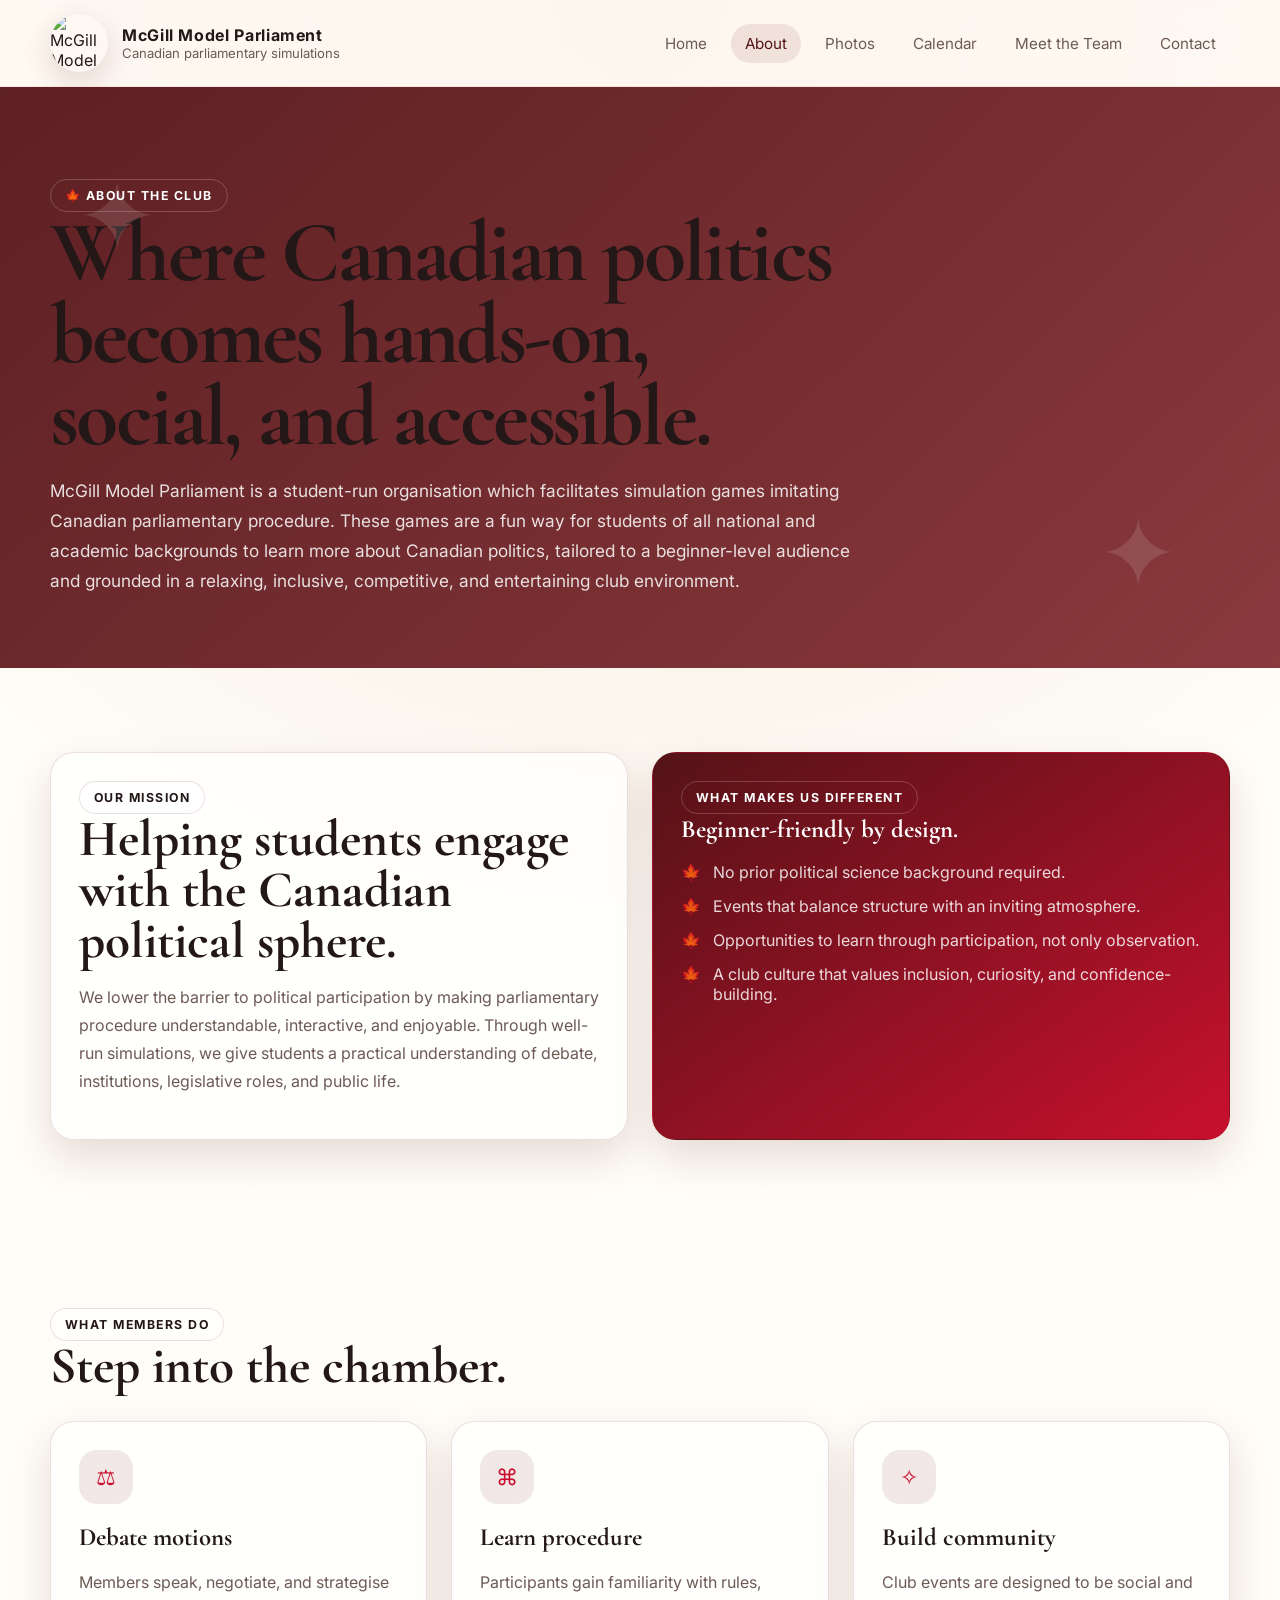
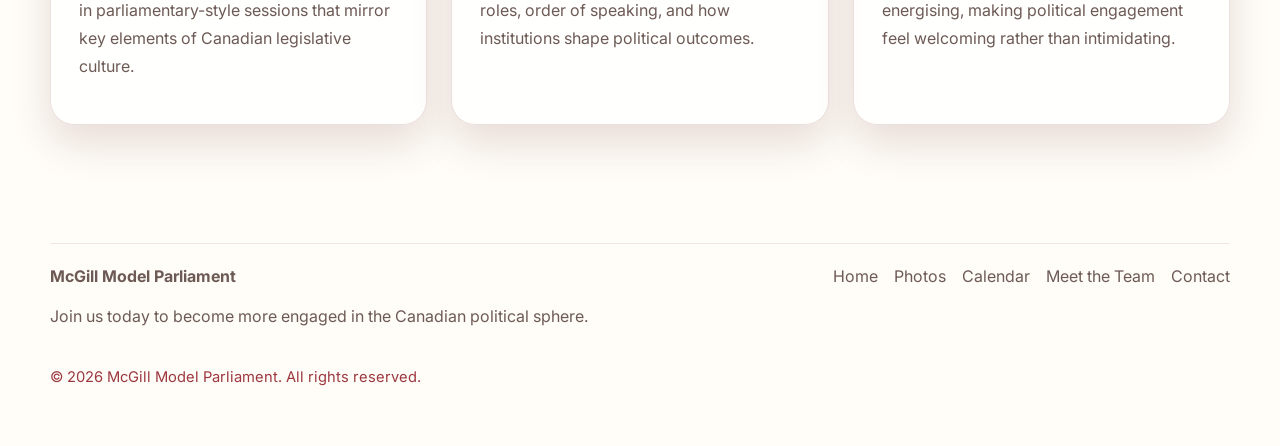
==== commit ae60fc5f: "Update tagline for brand section in about.html" ====
--- a/about.html
+++ b/about.html
@@ -16,7 +16,7 @@
         <img src="assets/logo.png" alt="McGill Model Parliament logo" />
         <div class="brand-text">
           <strong>McGill Model Parliament</strong>
-          <span>Canadian politics, simulated professionally</span>
+          <span>Canadian parliamentary simulations</span>
         </div>
       </a>
       <nav class="nav-links">
--- a/styles.css
+++ b/styles.css
@@ -1,5 +1,5 @@
 :root {
-  --burgundy: #7a1f24;
+  --burgundy: #c8102e;
   --burgundy-dark: #541317;
   --burgundy-soft: #9d3840;
   --beige: #efe3d3;
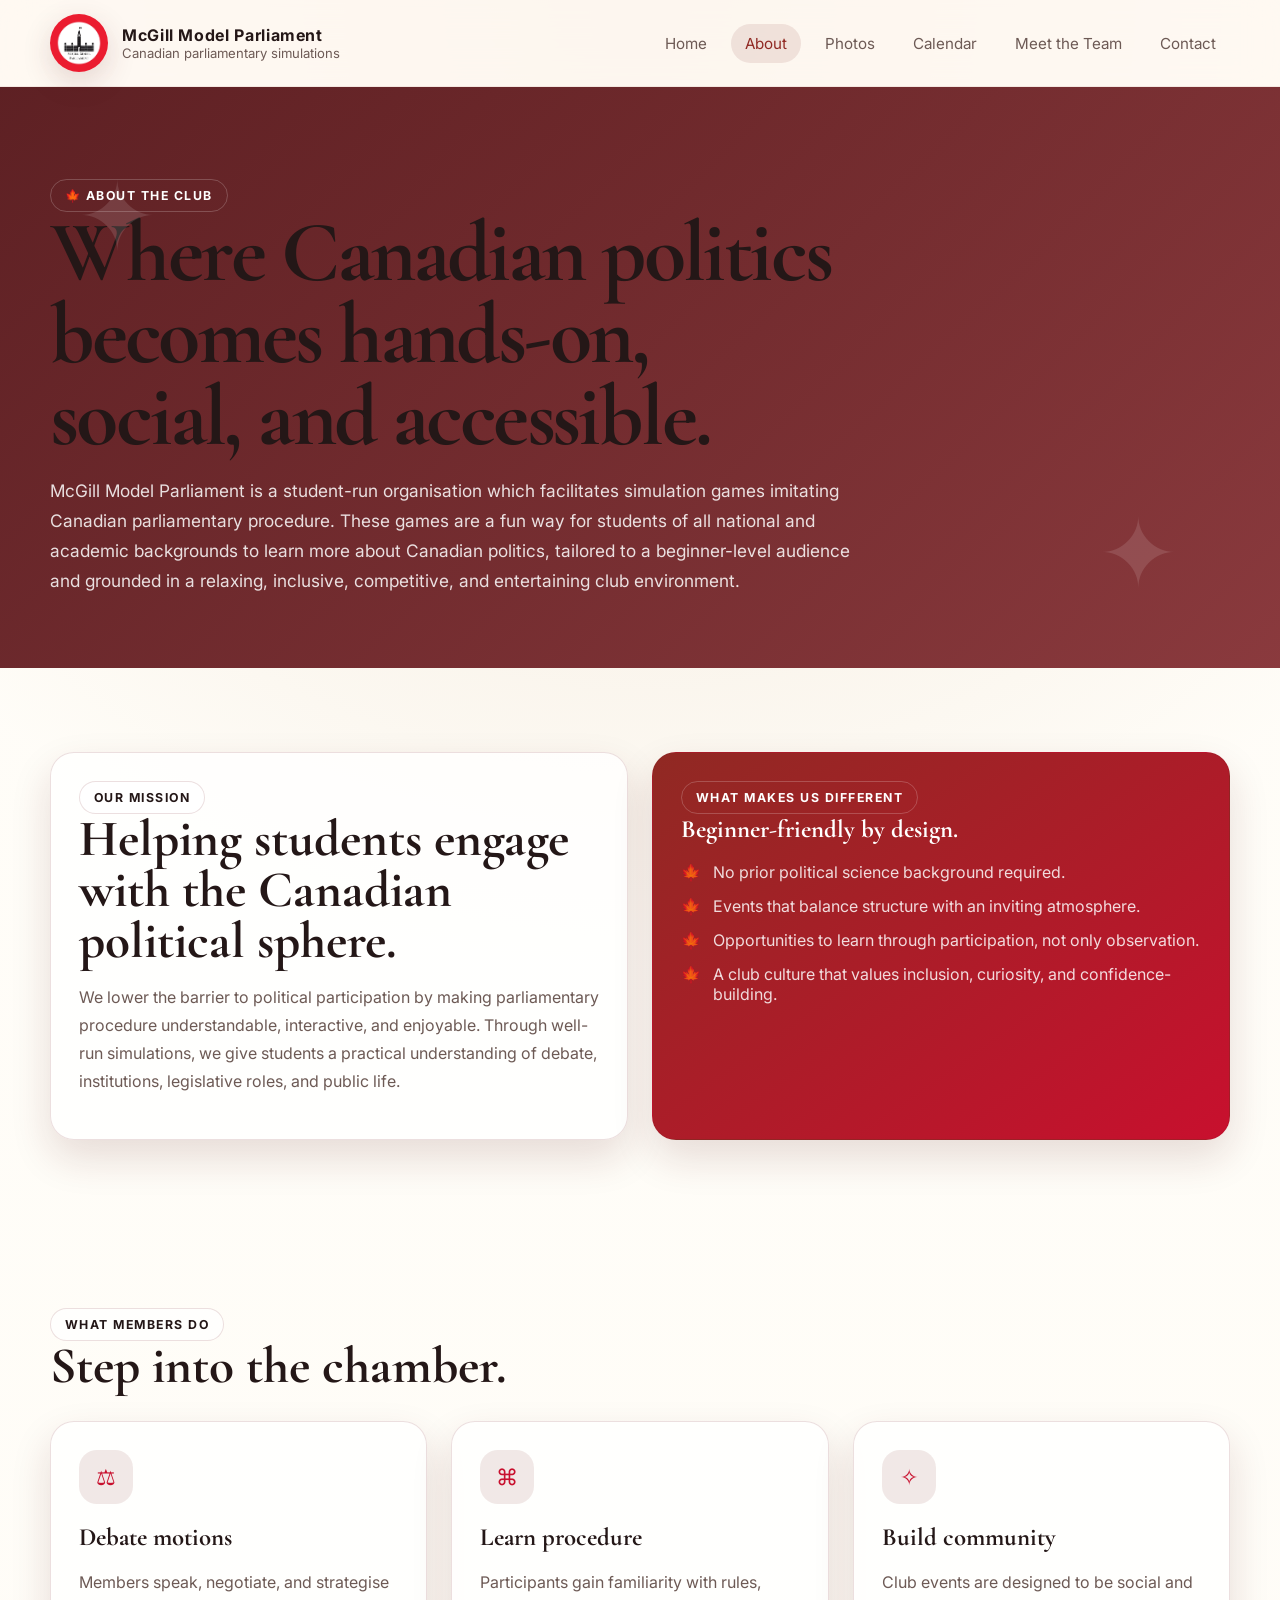
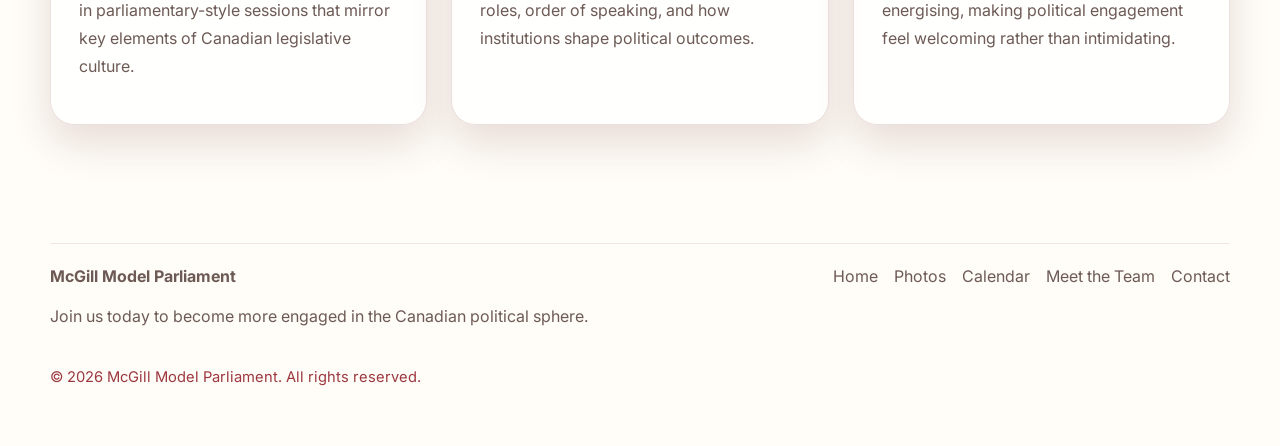
==== commit 72f81fe8: "Update logo image source in about.html" ====
--- a/about.html
+++ b/about.html
@@ -13,7 +13,7 @@
   <header class="site-header">
     <div class="container navbar">
       <a class="brand" href="index.html">
-        <img src="assets/logo.png" alt="McGill Model Parliament logo" />
+        <img src="1ad1c603-a34c-4adc-b66f-e978229eee68.JPG" alt="McGill Model Parliament logo" />
         <div class="brand-text">
           <strong>McGill Model Parliament</strong>
           <span>Canadian parliamentary simulations</span>
--- a/styles.css
+++ b/styles.css
@@ -1,6 +1,6 @@
 :root {
   --burgundy: #c8102e;
-  --burgundy-dark: #541317;
+  --burgundy-dark: #902923;
   --burgundy-soft: #9d3840;
   --beige: #efe3d3;
   --beige-deep: #dcc7af;
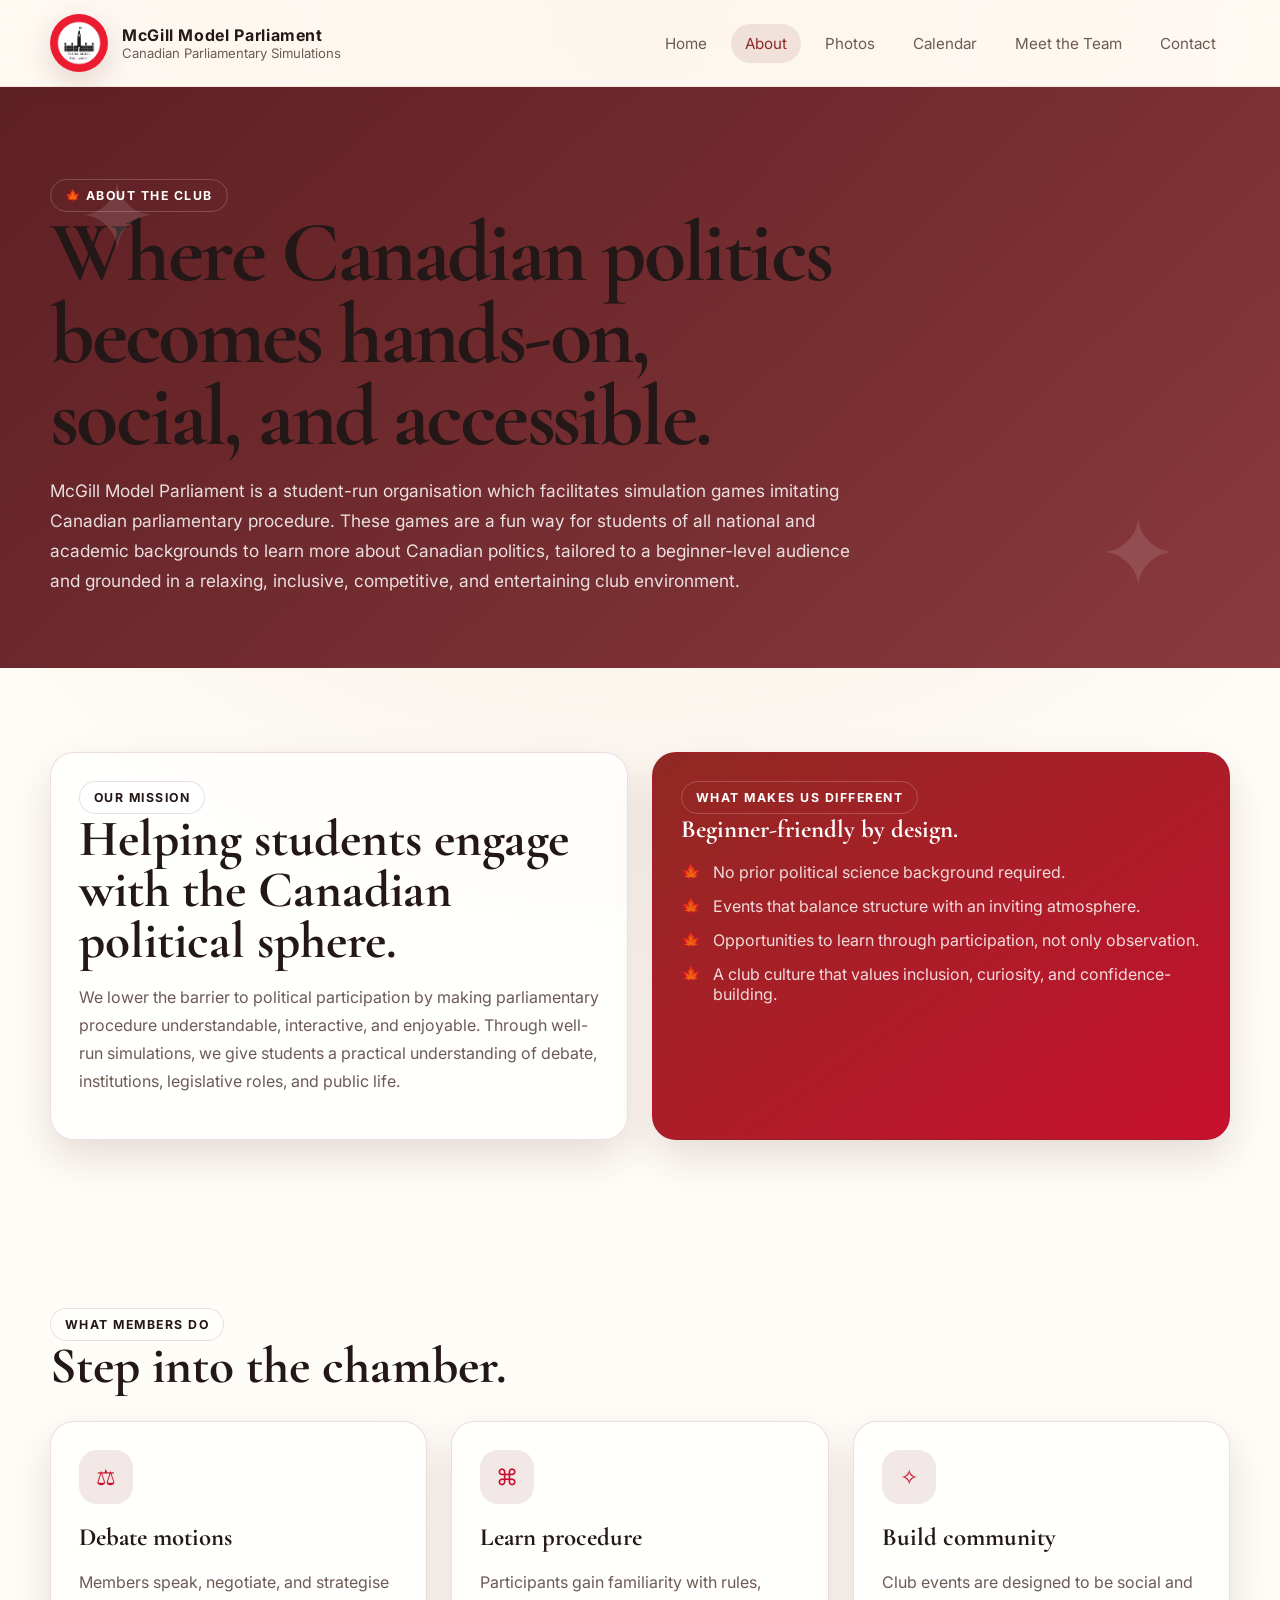
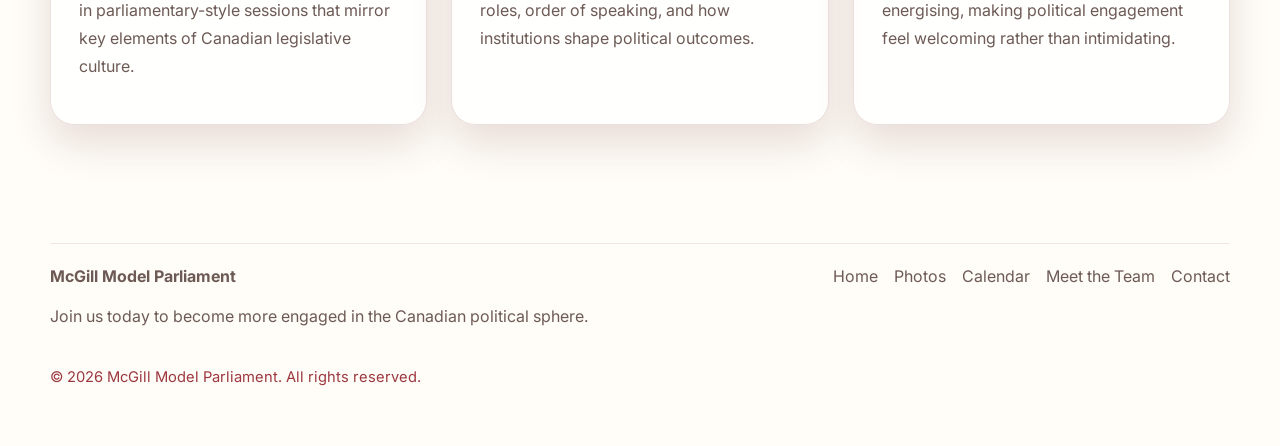
==== commit bb7697c3: "Update about.html" ====
--- a/about.html
+++ b/about.html
@@ -16,7 +16,7 @@
         <img src="1ad1c603-a34c-4adc-b66f-e978229eee68.JPG" alt="McGill Model Parliament logo" />
         <div class="brand-text">
           <strong>McGill Model Parliament</strong>
-          <span>Canadian parliamentary simulations</span>
+          <span>Canadian Parliamentary Simulations</span>
         </div>
       </a>
       <nav class="nav-links">
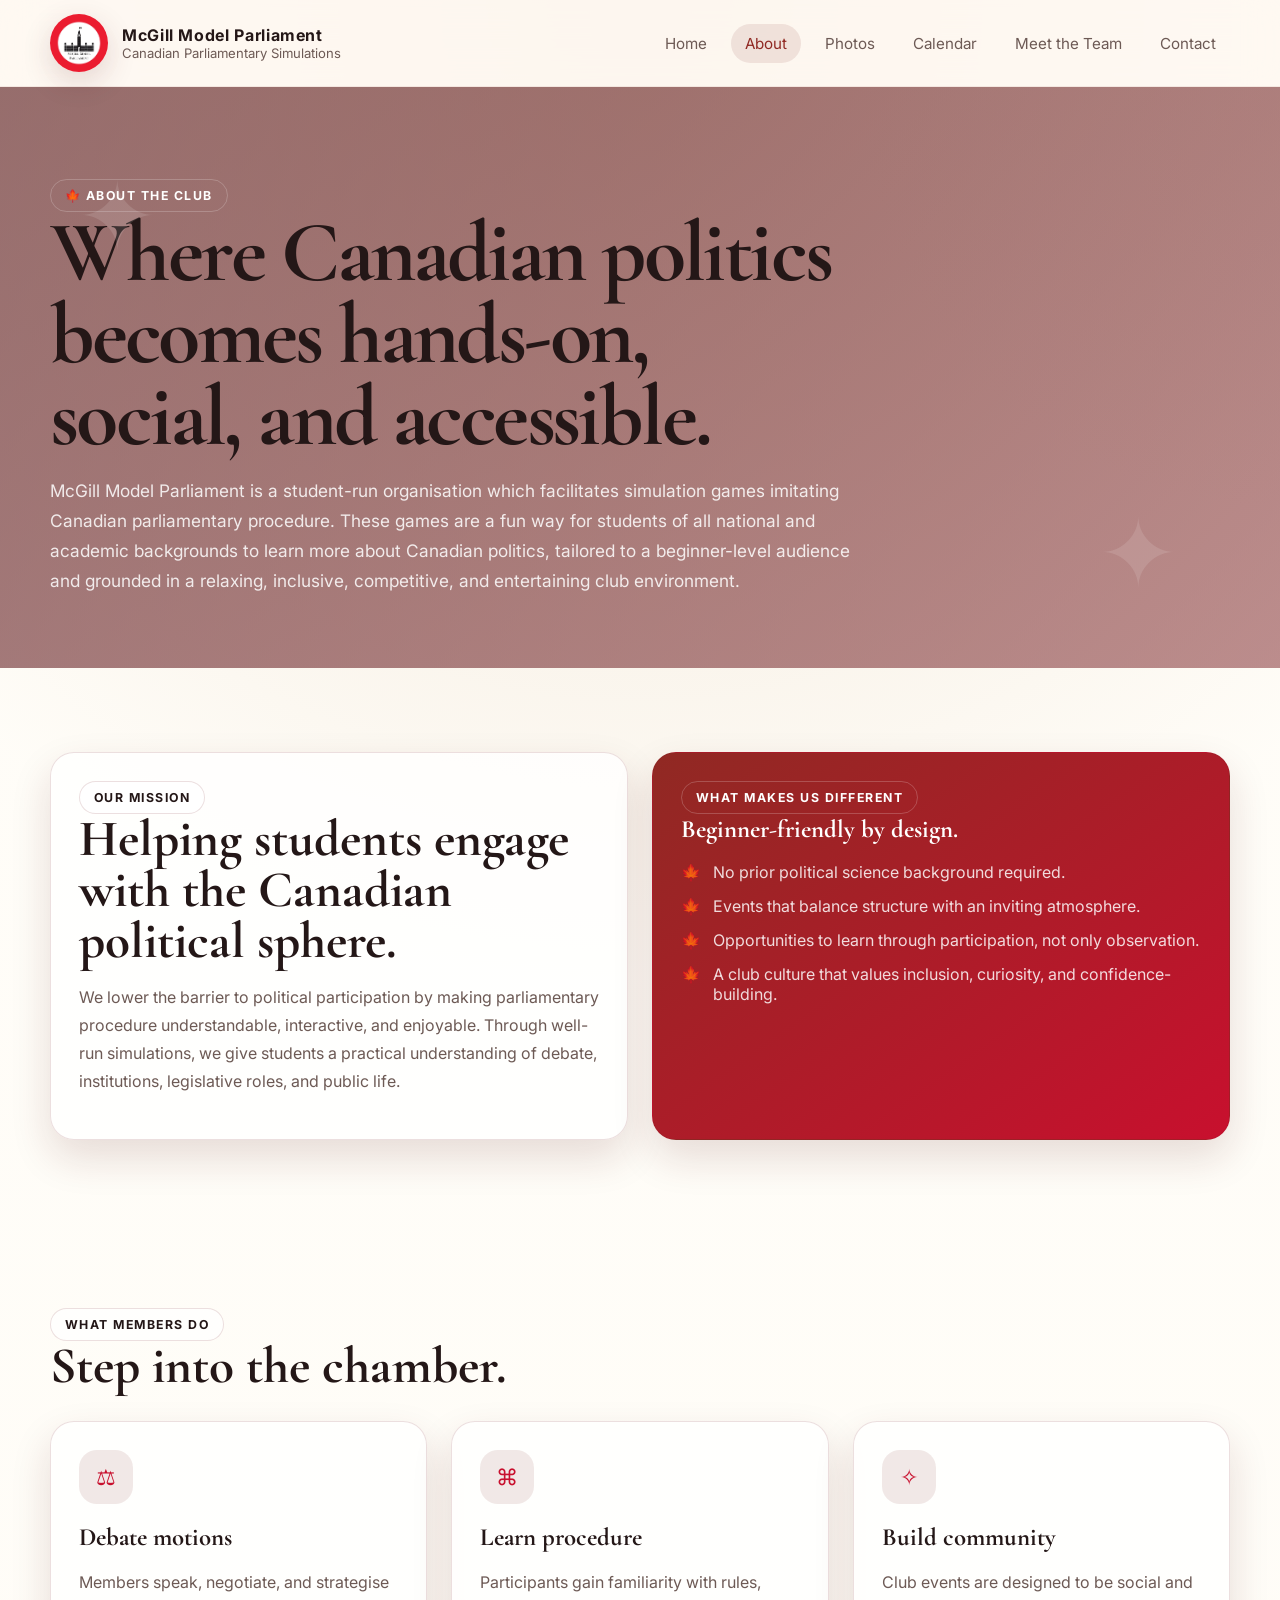
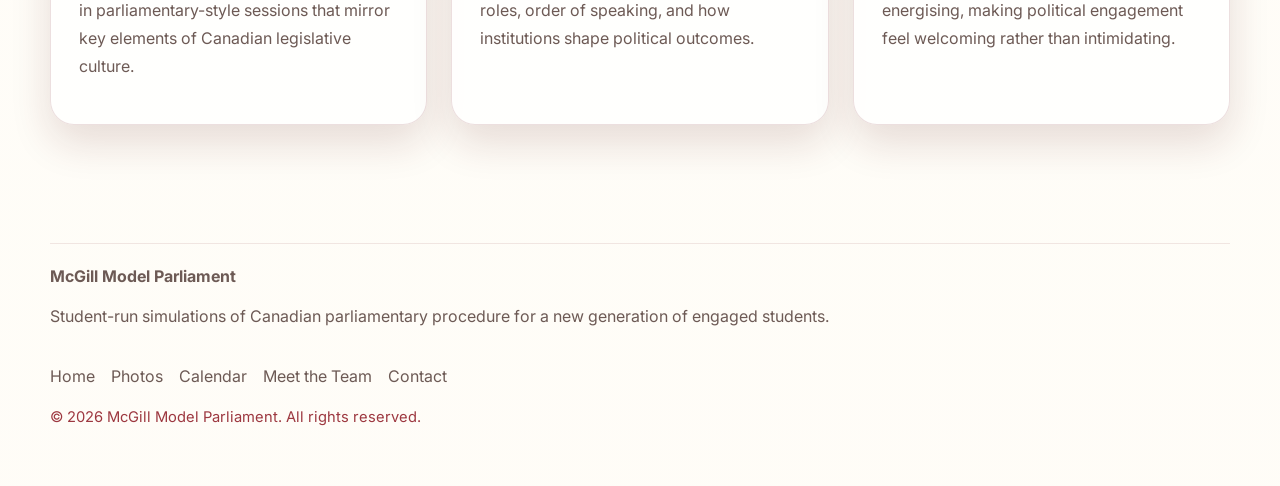
==== commit 3b985bfa: "Update footer description for McGill Model Parliament" ====
--- a/about.html
+++ b/about.html
@@ -92,7 +92,7 @@
 
   <footer class="footer">
     <div class="container footer-top">
-      <div><strong>McGill Model Parliament</strong><p>Join us today to become more engaged in the Canadian political sphere.</p></div>
+      <div><strong>McGill Model Parliament</strong><p>Student-run simulations of Canadian parliamentary procedure for a new generation of engaged students.</p></div>
       <div class="footer-links">
         <a href="index.html">Home</a>
         <a href="photos.html">Photos</a>
--- a/styles.css
+++ b/styles.css
@@ -133,7 +133,7 @@
   overflow: hidden;
   padding: 92px 0 70px;
   background:
-    linear-gradient(135deg, rgba(84, 19, 23, 0.94), rgba(122, 31, 36, 0.88)),
+    linear-gradient(135deg, rgba(84, 19, 23, 0.6), rgba(122, 31, 36, 0.5)),
     radial-gradient(circle at top right, rgba(239, 227, 211, 0.24), transparent 30%);
   color: white;
 }
@@ -161,12 +161,14 @@
   box-shadow: 0 30px 60px rgba(0,0,0,0.16);
 }
 .hero-logo {
-  background: rgba(255,255,255,0.96);
-  border-radius: 50%;
-  width: min(360px, 100%);
-  padding: 18px;
+  width: min(420px, 100%);
+  height: 320px;
+  object-fit: cover;
+  border-radius: 16px;
+  padding: 0;
+  background: none;
   margin-left: auto;
-  box-shadow: 0 20px 50px rgba(0,0,0,0.24);
+  box-shadow: 0 20px 50px rgba(0,0,0,0.24)
 }
 .hero-actions {
   display: flex;
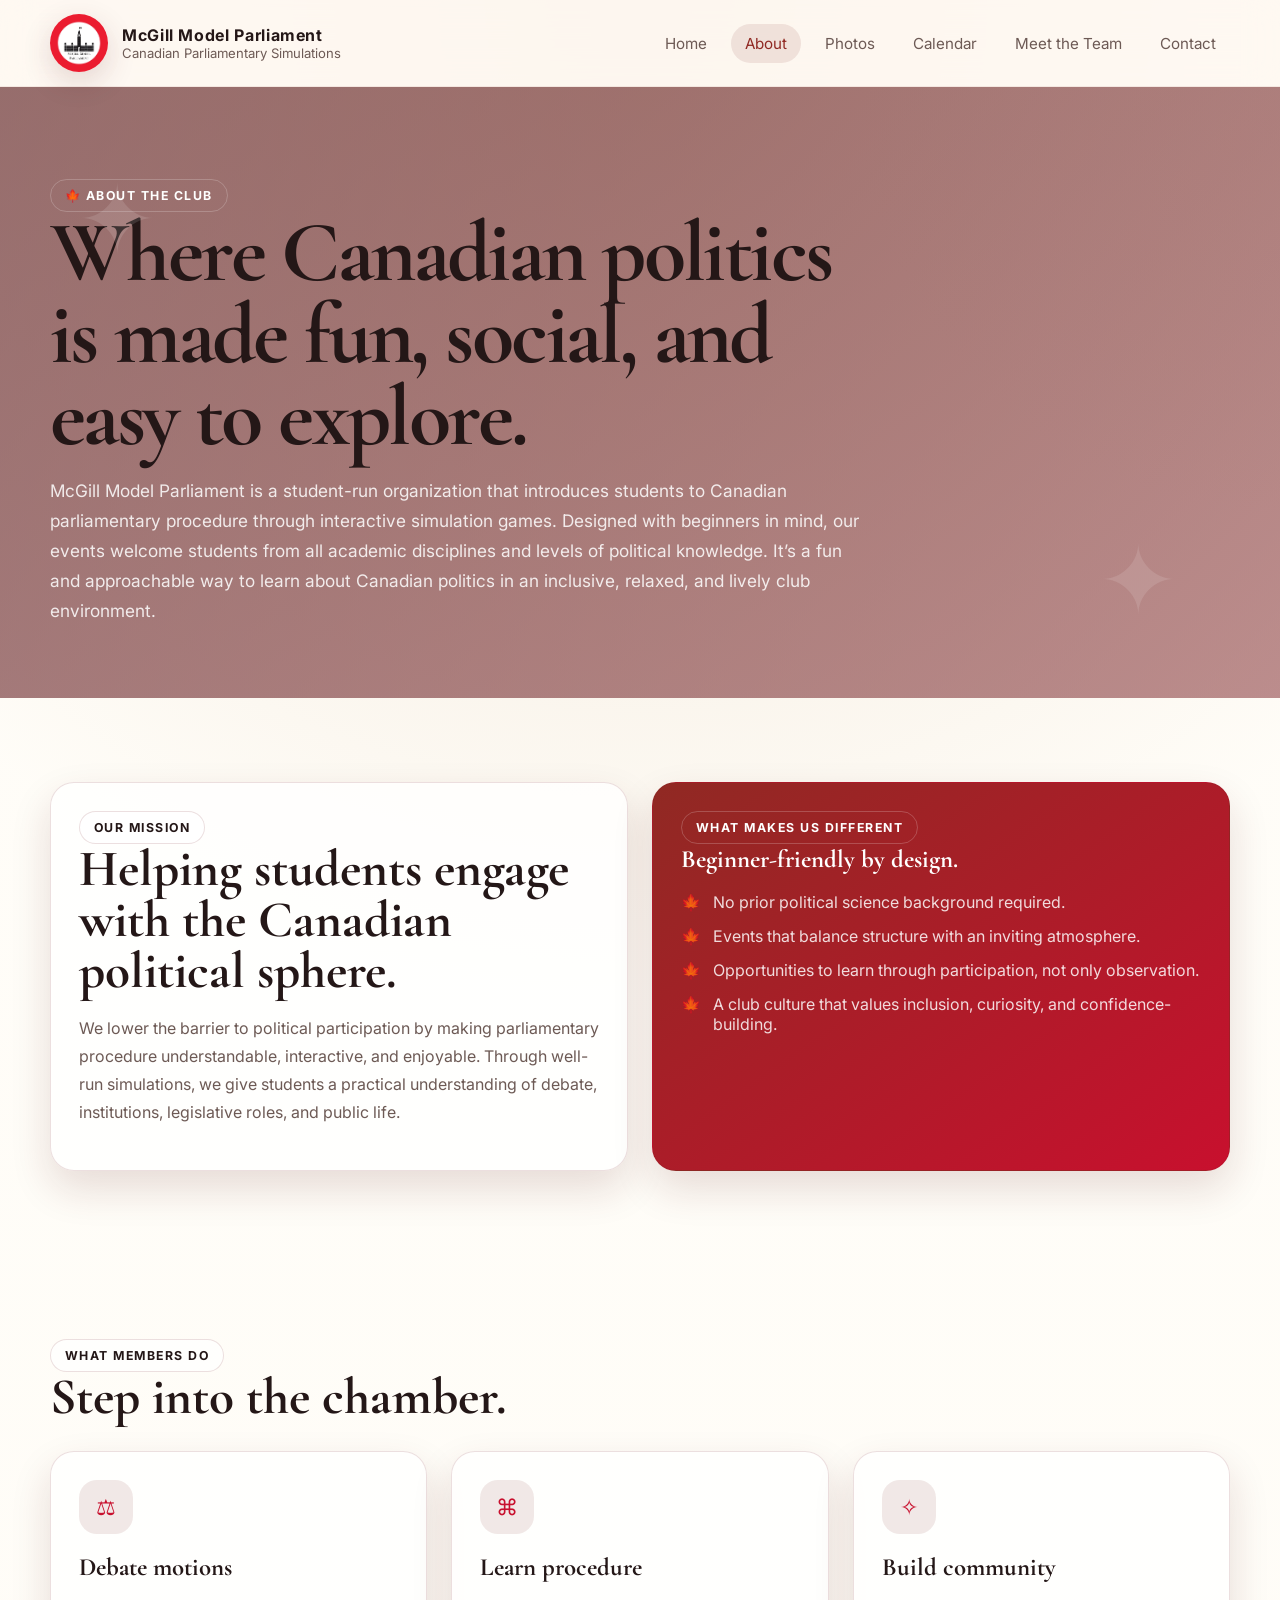
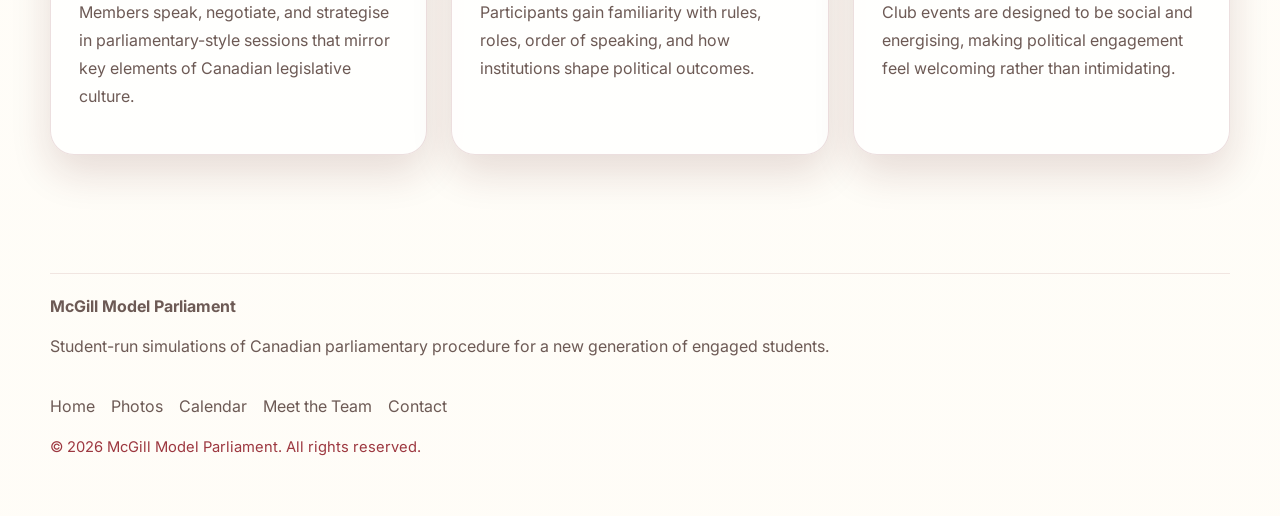
==== commit 8a6607f0: "Revise about section for clarity and engagement Updated the description of the club to enhance clari" ====
--- a/about.html
+++ b/about.html
@@ -34,9 +34,9 @@
     <section class="hero" style="padding-bottom: 54px;">
       <div class="container">
         <div class="eyebrow">🍁 About the Club</div>
-        <h1 style="max-width: 800px;">Where Canadian politics becomes hands-on, social, and accessible.</h1>
+        <h1 style="max-width: 800px;">Where Canadian politics is made fun, social, and easy to explore.</h1>
         <p style="max-width: 820px;">
-          McGill Model Parliament is a student-run organisation which facilitates simulation games imitating Canadian parliamentary procedure. These games are a fun way for students of all national and academic backgrounds to learn more about Canadian politics, tailored to a beginner-level audience and grounded in a relaxing, inclusive, competitive, and entertaining club environment.
+          McGill Model Parliament is a student-run organization that introduces students to Canadian parliamentary procedure through interactive simulation games. Designed with beginners in mind, our events welcome students from all academic disciplines and levels of political knowledge. It’s a fun and approachable way to learn about Canadian politics in an inclusive, relaxed, and lively club environment.
         </p>
       </div>
     </section>
--- a/styles.css
+++ b/styles.css
@@ -455,10 +455,6 @@
   .navbar,
   .footer-top,
   .hero-actions,
-  .nav-links {
-    flex-direction: column;
-    align-items: flex-start;
-  }
   .hero-grid,
   .grid-2,
   .grid-3,
